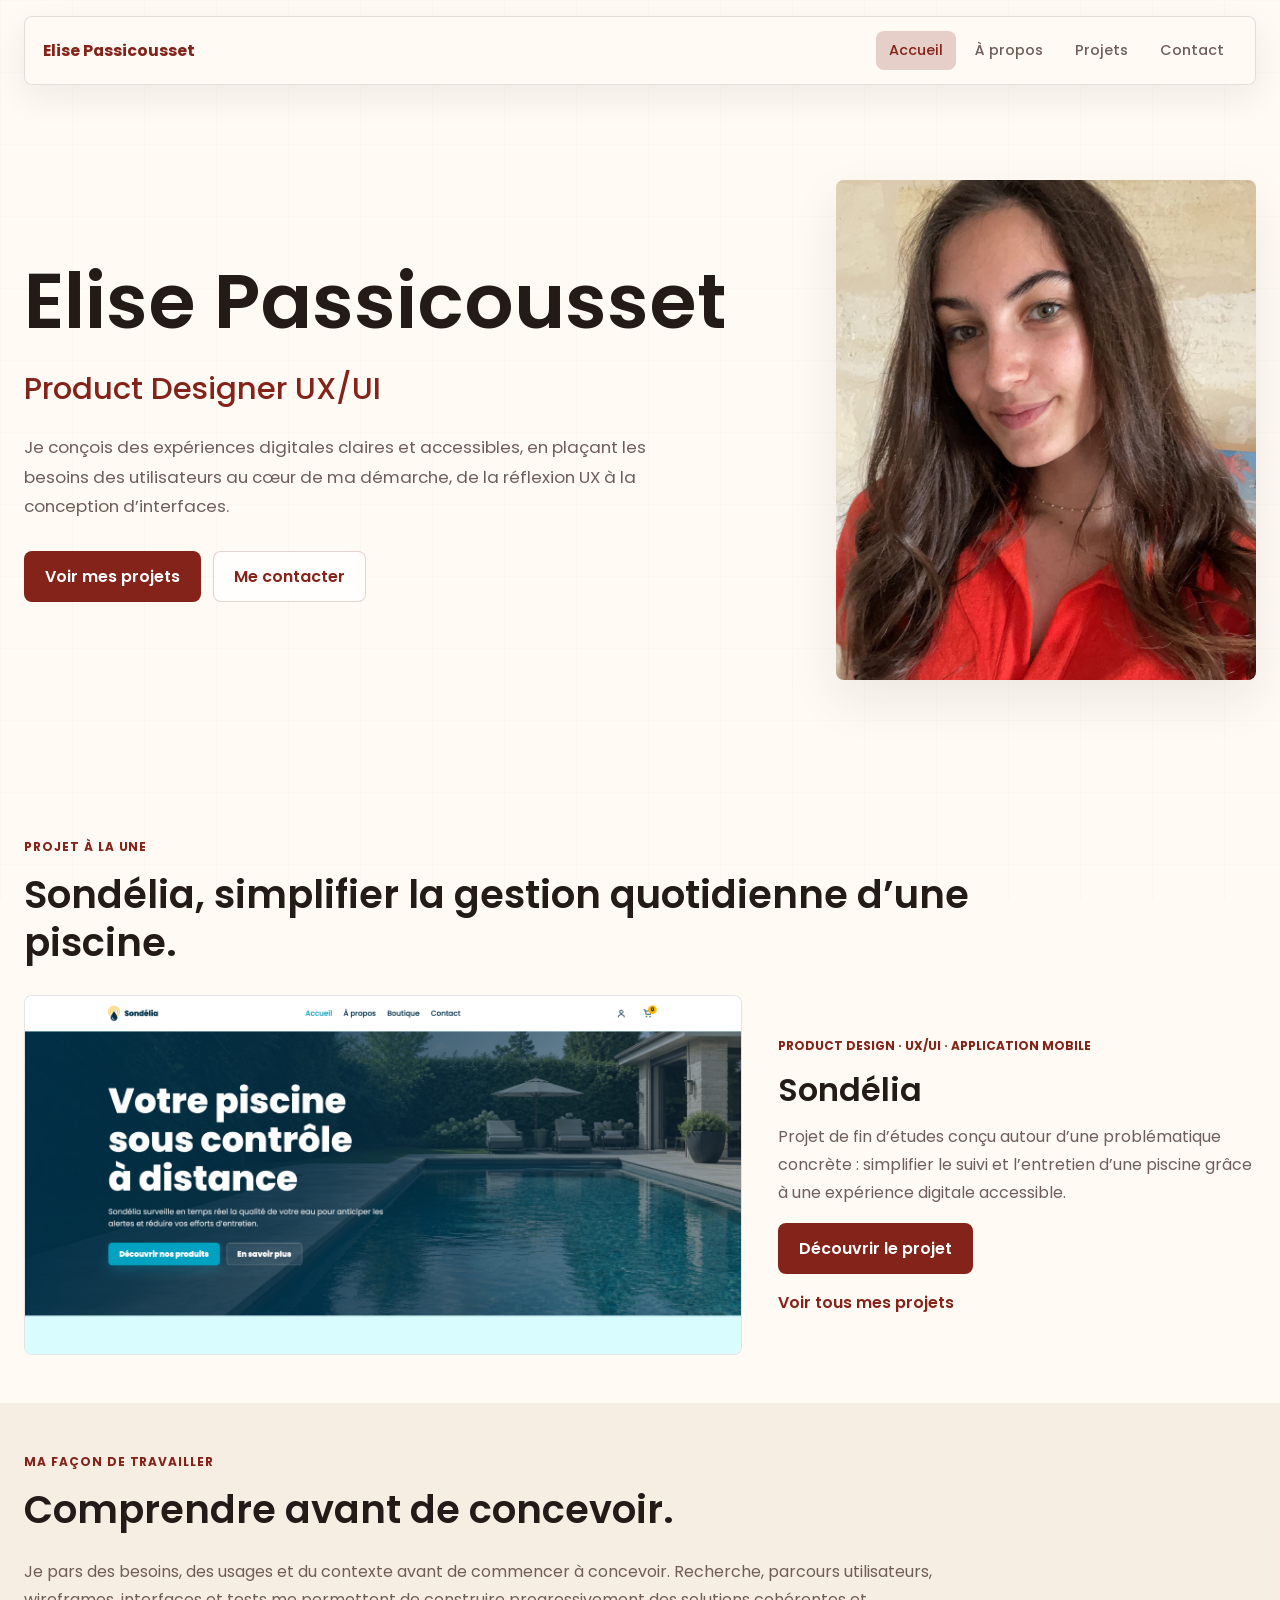
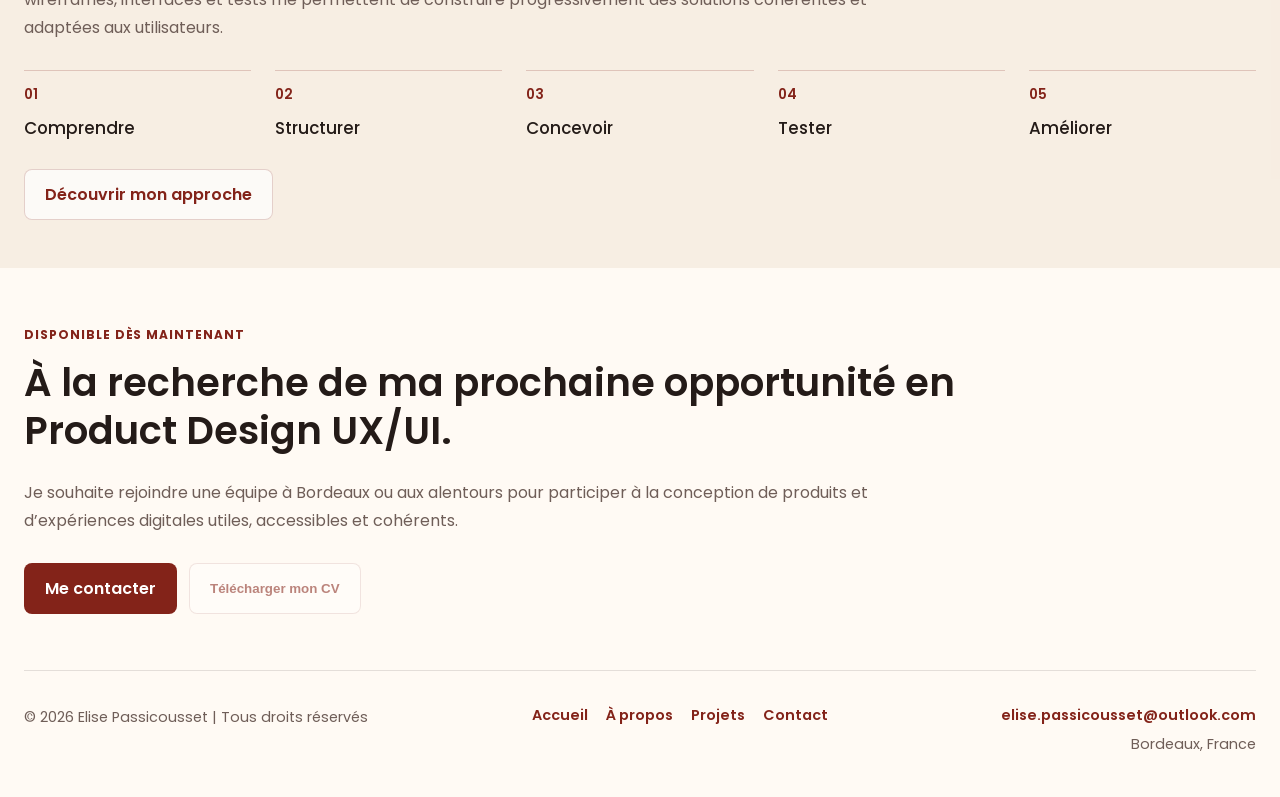
==== index.html @ 38928a85 "Feature Sondelia and restructure homepage approach and availability" ====
<!doctype html>
<html lang="fr">
  <head>
    <meta charset="utf-8">
    <meta name="viewport" content="width=device-width, initial-scale=1">
    <meta
      name="description"
      content="Portfolio d'Elise Passicousset, Product Designer UX/UI, entre design d'interfaces, identité visuelle et expérience utilisateur."
    >
    <title>Elise Passicousset | Product Designer UX/UI</title>
    <link rel="preconnect" href="https://fonts.googleapis.com">
    <link rel="preconnect" href="https://fonts.gstatic.com" crossorigin>
    <link href="https://fonts.googleapis.com/css2?family=Poppins:wght@300;400;500;600;700&display=swap" rel="stylesheet">
    <link rel="stylesheet" href="assets/css/styles.css">
  </head>
  <body>
    <header class="site-header">
      <a class="brand" href="index.html" aria-label="Accueil Elise Passicousset">Elise Passicousset</a>
      <button class="nav-toggle" type="button" aria-expanded="false" aria-controls="site-nav">
        <span></span>
        <span></span>
      </button>
      <nav class="site-nav" id="site-nav" aria-label="Navigation principale">
        <a href="index.html" aria-current="page">Accueil</a>
        <a href="about.html">À propos</a>
        <a href="projects.html">Projets</a>
        <a href="contact.html">Contact</a>
      </nav>
    </header>

    <main>
      <section class="hero section home-hero">
        <div class="hero-content">
          <h1>Elise Passicousset</h1>
          <p class="hero-title">Product Designer UX/UI</p>
          <p class="hero-copy">
            Je conçois des expériences digitales claires et accessibles, en plaçant les besoins des utilisateurs au cœur de ma démarche, de la réflexion UX à la conception d’interfaces.
          </p>
          <div class="actions">
            <a class="btn btn-primary" href="projects.html">Voir mes projets</a>
            <a class="btn btn-secondary" href="contact.html">Me contacter</a>
          </div>
        </div>
        <div class="hero-visual hero-photo-wrap">
          <img class="hero-photo" src="assets/images/elise-portrait.jpeg" alt="Portrait d'Elise Passicousset">
        </div>
      </section>

      <section class="section home-projects" aria-labelledby="home-projects-title">
        <div class="home-section-heading">
          <p class="eyebrow">Projet à la une</p>
          <h2 id="home-projects-title">Sondélia, simplifier la gestion quotidienne d’une piscine.</h2>
        </div>
        <article class="home-project-featured">
          <a class="home-project-image" href="project.html?id=sondelia" aria-label="Découvrir le projet Sondélia">
            <img src="assets/images/projects/sondelia-site-capture.png" alt="Aperçu du site Sondélia, une solution pour simplifier l'entretien des piscines" loading="lazy" decoding="async">
          </a>
          <div class="home-project-content">
            <p class="eyebrow">Product Design · UX/UI · Application mobile</p>
            <h3>Sondélia</h3>
            <p>Projet de fin d’études conçu autour d’une problématique concrète : simplifier le suivi et l’entretien d’une piscine grâce à une expérience digitale accessible.</p>
            <a class="btn btn-primary" href="project.html?id=sondelia">Découvrir le projet</a>
            <a class="text-link" href="projects.html">Voir tous mes projets</a>
          </div>
        </article>
      </section>

      <section class="section home-approach" aria-labelledby="home-approach-title">
        <div class="home-section-heading">
          <p class="eyebrow">Ma façon de travailler</p>
          <h2 id="home-approach-title">Comprendre avant de concevoir.</h2>
        </div>
        <p class="home-approach-copy">Je pars des besoins, des usages et du contexte avant de commencer à concevoir. Recherche, parcours utilisateurs, wireframes, interfaces et tests me permettent de construire progressivement des solutions cohérentes et adaptées aux utilisateurs.</p>
        <ol class="home-process" aria-label="Les cinq étapes de ma démarche">
          <li><span>01</span><strong>Comprendre</strong></li>
          <li><span>02</span><strong>Structurer</strong></li>
          <li><span>03</span><strong>Concevoir</strong></li>
          <li><span>04</span><strong>Tester</strong></li>
          <li><span>05</span><strong>Améliorer</strong></li>
        </ol>
        <a class="btn btn-secondary" href="about.html">Découvrir mon approche</a>
      </section>

      <section class="section home-opportunity" aria-labelledby="home-opportunity-title">
        <div class="home-section-heading">
          <p class="eyebrow">Disponible dès maintenant</p>
          <h2 id="home-opportunity-title">À la recherche de ma prochaine opportunité en Product Design UX/UI.</h2>
        </div>
        <p>Je souhaite rejoindre une équipe à Bordeaux ou aux alentours pour participer à la conception de produits et d’expériences digitales utiles, accessibles et cohérents.</p>
        <div class="actions">
          <a class="btn btn-primary" href="contact.html">Me contacter</a>
          <button class="btn btn-secondary" type="button" disabled>Télécharger mon CV</button>
        </div>
      </section>
    </main>

    <footer class="site-footer">
      <p>© 2026 Elise Passicousset | Tous droits réservés</p>
      <nav class="footer-nav" aria-label="Navigation secondaire">
        <a href="index.html">Accueil</a>
        <a href="about.html">À propos</a>
        <a href="projects.html">Projets</a>
        <a href="contact.html">Contact</a>
      </nav>
      <address class="footer-contact">
        <a href="mailto:elise.passicousset@outlook.com">elise.passicousset@outlook.com</a>
        <span>Bordeaux, France</span>
      </address>
    </footer>

    <script src="assets/js/projects-data.js"></script>
    <script src="assets/js/main.js"></script>
  </body>
</html>
---- assets/css/styles.css ----
:root {
  --red: #832319;
  --red-soft: rgba(131, 35, 25, 0.2);
  --beige: #efe2d2;
  --beige-soft: rgba(239, 226, 210, 0.5);
  --paper: #fffaf4;
  --white: #ffffff;
  --ink: #241b18;
  --muted: #6f5e58;
  --line: rgba(36, 27, 24, 0.12);
  --shadow: 0 20px 50px rgba(36, 27, 24, 0.08);
  --radius: 8px;
  --max-width: 1320px;
}

* {
  box-sizing: border-box;
}

html {
  scroll-behavior: smooth;
}

body {
  margin: 0;
  min-height: 100vh;
  color: var(--ink);
  background: var(--paper);
  font-family: "Poppins", Arial, sans-serif;
  font-weight: 400;
}

body::before {
  content: "";
  position: fixed;
  inset: 0;
  z-index: -1;
  background:
    linear-gradient(90deg, rgba(131, 35, 25, 0.05) 1px, transparent 1px),
    linear-gradient(180deg, rgba(131, 35, 25, 0.04) 1px, transparent 1px);
  background-size: 72px 72px;
  opacity: 0.35;
}

a {
  color: inherit;
  text-decoration: none;
}

p,
h1,
h2,
h3 {
  margin: 0;
}

p {
  color: var(--muted);
  line-height: 1.75;
}

h1,
h2,
h3 {
  color: var(--ink);
  font-weight: 600;
  line-height: 1.12;
  letter-spacing: 0;
}

h1 {
  max-width: 980px;
  font-size: clamp(2.6rem, 6vw, 5.7rem);
}

h2 {
  max-width: 760px;
  font-size: clamp(2rem, 4vw, 3.6rem);
}

h3 {
  font-size: 1.25rem;
}

.site-header {
  position: fixed;
  top: 16px;
  left: 50%;
  transform: translateX(-50%);
  z-index: 20;
  display: flex;
  align-items: center;
  justify-content: space-between;
  gap: 24px;
  width: min(calc(100% - 48px), var(--max-width));
  margin: 0 auto;
  padding: 14px 18px;
  border: 1px solid var(--line);
  border-radius: var(--radius);
  background: rgba(255, 250, 244, 0.88);
  box-shadow: 0 12px 34px rgba(36, 27, 24, 0.07);
  backdrop-filter: blur(18px);
}

.brand {
  color: var(--red);
  font-size: 0.98rem;
  font-weight: 700;
}

.site-nav {
  display: flex;
  align-items: center;
  gap: 6px;
}

.site-nav a {
  min-height: 38px;
  padding: 9px 13px;
  border-radius: var(--radius);
  color: var(--muted);
  font-size: 0.9rem;
  font-weight: 500;
  transition: background 180ms ease, color 180ms ease;
}

.site-nav a:hover,
.site-nav a[aria-current="page"] {
  color: var(--red);
  background: var(--red-soft);
}

.nav-toggle {
  display: none;
  width: 42px;
  height: 42px;
  border: 1px solid var(--line);
  border-radius: var(--radius);
  background: var(--white);
}

.nav-toggle span {
  display: block;
  width: 18px;
  height: 2px;
  margin: 5px auto;
  background: var(--red);
}

.section,
.page-hero,
.project-detail-hero,
.project-detail-image,
.cta-section {
  width: min(calc(100% - 48px), var(--max-width));
  margin: 0 auto;
}

.section {
  padding: 92px 0;
}

.section-light {
  width: 100%;
  max-width: none;
  padding: 92px max(16px, calc((100vw - var(--max-width)) / 2));
  background: var(--beige-soft);
}

.section-compact {
  padding-top: 32px;
}

.hero {
  display: grid;
  grid-template-columns: minmax(0, 1.1fr) minmax(300px, 420px);
  gap: 72px;
  align-items: center;
  min-height: calc(100vh - 96px);
  padding-top: 64px;
  padding-bottom: 56px;
}

.home-hero {
  padding-top: 112px;
}

.hero-content {
  display: grid;
  gap: 18px;
}

.hero-title {
  color: var(--red);
  font-size: clamp(1.35rem, 2.4vw, 2rem);
  font-weight: 500;
}

.hero-copy,
.page-hero p,
.project-detail-hero p {
  max-width: 680px;
  font-size: 1.05rem;
}

.hero-visual {
  position: relative;
  display: grid;
  min-height: 520px;
  padding: 30px;
  border-radius: var(--radius);
  background: var(--beige);
  overflow: hidden;
}

.hero-photo-wrap {
  justify-self: end;
  width: min(100%, 420px);
  height: 500px;
  min-height: 0;
  padding: 0;
  background: var(--beige);
  box-shadow: var(--shadow);
}

.hero-photo-wrap::before {
  z-index: 1;
  pointer-events: none;
}

.hero-photo {
  display: block;
  width: 100%;
  height: 100%;
  min-height: 0;
  object-fit: cover;
  object-position: 50% 42%;
}

.hero-visual::before {
  content: "";
  position: absolute;
  inset: 28px;
  border: 1px solid rgba(131, 35, 25, 0.18);
  border-radius: var(--radius);
}

.hero-visual.hero-photo-wrap::before {
  content: none;
}

.visual-panel {
  position: relative;
  display: grid;
  place-items: center;
  border-radius: var(--radius);
  background: var(--paper);
  box-shadow: var(--shadow);
}

.visual-panel span {
  color: var(--red);
  font-size: clamp(3rem, 8vw, 7rem);
  font-weight: 700;
}

.visual-panel-large {
  width: 78%;
  min-height: 300px;
  align-self: start;
}

.visual-panel-small {
  width: 45%;
  min-height: 150px;
  justify-self: end;
  margin-top: -64px;
  background: var(--red);
}

.visual-panel-small span {
  color: var(--beige);
}

.visual-note {
  position: relative;
  align-self: end;
  padding: 16px;
  border: 1px solid rgba(131, 35, 25, 0.16);
  border-radius: var(--radius);
  color: var(--red);
  background: rgba(255, 250, 244, 0.72);
  font-size: 0.9rem;
  font-weight: 500;
}

.eyebrow {
  color: var(--red);
  font-size: 0.75rem;
  font-weight: 700;
  letter-spacing: 0.08em;
  text-transform: uppercase;
}

.actions {
  display: flex;
  flex-wrap: wrap;
  gap: 12px;
  margin-top: 12px;
}

.btn {
  display: inline-flex;
  align-items: center;
  justify-content: center;
  min-height: 48px;
  padding: 12px 20px;
  border: 1px solid transparent;
  border-radius: var(--radius);
  font-weight: 600;
  transition: transform 180ms ease, background 180ms ease, border-color 180ms ease, color 180ms ease;
}

.btn:hover {
  transform: translateY(-2px);
}

.btn-primary {
  color: var(--white);
  background: var(--red);
}

.btn-primary:hover {
  background: #65180f;
}

.btn-secondary {
  color: var(--red);
  border-color: var(--red-soft);
  background: rgba(255, 255, 255, 0.72);
}

.btn-secondary:hover {
  background: var(--red-soft);
}

.back-to-top {
  position: fixed;
  right: 24px;
  bottom: 24px;
  z-index: 30;
  display: inline-flex;
  align-items: center;
  justify-content: center;
  width: 48px;
  height: 48px;
  border: 1px solid transparent;
  border-radius: var(--radius);
  color: var(--white);
  background: var(--red);
  box-shadow: 0 12px 34px rgba(36, 27, 24, 0.16);
  font: inherit;
  font-size: 1.25rem;
  font-weight: 700;
  opacity: 0;
  pointer-events: none;
  transform: translateY(12px);
  transition: opacity 180ms ease, transform 180ms ease, background 180ms ease;
}

.back-to-top.is-visible {
  opacity: 1;
  pointer-events: auto;
  transform: translateY(0);
}

.back-to-top:hover,
.back-to-top:focus-visible {
  background: #65180f;
  transform: translateY(-2px);
}

.back-to-top:focus-visible {
  outline: 3px solid var(--red-soft);
  outline-offset: 3px;
}

.text-link,
.back-link {
  display: inline-flex;
  align-items: center;
  gap: 8px;
  width: fit-content;
  color: var(--red);
  font-weight: 600;
  transition: opacity 180ms ease, transform 180ms ease;
}

.back-link::before {
  content: "←";
  font-size: 1.1em;
  line-height: 1;
}

.text-link:hover,
.back-link:hover {
  opacity: 0.75;
  transform: translateX(3px);
}

.wide-text {
  max-width: 880px;
  margin: 22px 0;
  font-size: 1.08rem;
}

.section-heading {
  display: grid;
  gap: 12px;
  margin-bottom: 34px;
}

.about-hero {
  display: grid;
  grid-template-columns: minmax(0, 0.65fr) minmax(280px, 0.35fr);
  gap: 18px;
  align-items: start;
  padding-top: 112px;
}

.about-hero-copy {
  display: grid;
  gap: 18px;
}

.about-hero h1 {
  max-width: 920px;
  font-size: clamp(2.35rem, 5vw, 3.6rem);
}

.about-hero-copy p {
  max-width: 760px;
}

.about-summary-card {
  display: grid;
  gap: 22px;
  min-width: 0;
  padding: 28px;
  border: 1px solid var(--line);
  border-radius: var(--radius);
  background: rgba(255, 255, 255, 0.64);
  box-shadow: 0 14px 34px rgba(36, 27, 24, 0.04);
}

.about-summary-card h2 {
  max-width: none;
  margin-bottom: 6px;
  font-size: 1.45rem;
}

.about-summary-card h3 {
  margin-bottom: 12px;
  color: var(--red);
  font-size: 0.82rem;
  font-weight: 700;
  letter-spacing: 0.08em;
  text-transform: uppercase;
}

.about-summary-group {
  display: grid;
}

.about-tags {
  display: flex;
  flex-wrap: wrap;
  gap: 8px;
}

.about-tags span {
  padding: 7px 10px;
  border: 1px solid var(--red-soft);
  border-radius: var(--radius);
  color: var(--red);
  background: var(--beige-soft);
  font-size: 0.84rem;
  font-weight: 600;
}

.about-layout {
  display: grid;
  grid-template-columns: minmax(0, 1fr) minmax(0, 1fr);
  gap: 24px;
  padding-top: 48px;
}

.about-card {
  display: grid;
  gap: 22px;
  align-content: start;
  min-width: 0;
  padding: 34px;
  border: 1px solid var(--line);
  border-radius: var(--radius);
  background: rgba(255, 255, 255, 0.64);
  box-shadow: 0 14px 34px rgba(36, 27, 24, 0.04);
}

.about-card-large {
  grid-column: 1 / -1;
}

.about-card h2 {
  max-width: 980px;
  font-size: clamp(1.65rem, 3vw, 3.2rem);
}

.about-split-card {
  grid-template-rows: auto auto 1fr auto;
  height: 100%;
}

.about-split-card h2 {
  font-size: clamp(1.45rem, 2.4vw, 2.25rem);
}

.about-split-card .content-stack p {
  font-size: 0.95rem;
  line-height: 1.68;
}

.process-steps {
  align-self: end;
  display: grid;
  grid-template-columns: repeat(5, minmax(0, 1fr));
  gap: 8px;
  margin-top: 8px;
}

.process-steps div {
  display: grid;
  gap: 4px;
  min-width: 0;
  padding: 12px 10px;
  border-top: 2px solid var(--red-soft);
  background: rgba(255, 255, 255, 0.38);
}

.process-steps span {
  color: var(--red);
  font-size: 0.78rem;
  font-weight: 700;
}

.process-steps h3 {
  margin-bottom: 0;
  font-size: 0.9rem;
}

.process-steps p {
  font-size: 0.78rem;
  line-height: 1.35;
}

.personal-photo-grid {
  align-self: end;
  display: grid;
  grid-template-columns: repeat(2, minmax(0, 1fr));
  gap: 12px;
  margin-top: 8px;
}

.personal-photo-grid div {
  display: grid;
  place-items: center;
  width: 100%;
  aspect-ratio: 4 / 3;
  border-radius: var(--radius);
  background:
    linear-gradient(135deg, rgba(131, 35, 25, 0.08), rgba(255, 250, 244, 0.74)),
    var(--beige);
  overflow: hidden;
}

.personal-photo-grid img {
  width: 100%;
  height: 100%;
  object-fit: cover;
}

.personal-photo-grid span {
  color: var(--red);
  font-size: 0.78rem;
  font-weight: 700;
  letter-spacing: 0.08em;
  text-transform: uppercase;
}

.about-timeline {
  display: grid;
  grid-template-columns: repeat(3, minmax(0, 1fr));
  gap: 18px;
}

.timeline-item {
  display: grid;
  gap: 8px;
  min-width: 0;
  padding: 22px;
  border: 1px solid var(--line);
  border-radius: var(--radius);
  background: rgba(255, 255, 255, 0.58);
}

.timeline-date {
  color: var(--red);
  font-size: 0.9rem;
  font-weight: 700;
}

.timeline-item h3 {
  margin-bottom: 0;
  font-size: 1.18rem;
}

.timeline-school {
  color: var(--ink);
  font-weight: 600;
}

.timeline-item p {
  font-size: 0.94rem;
}

.about-experience {
  display: grid;
  gap: 16px;
  margin-top: 10px;
  padding-top: 26px;
  border-top: 1px solid var(--line);
}

.experience-companies {
  display: grid;
  grid-template-columns: repeat(4, minmax(0, 1fr));
  gap: 12px;
}

.experience-companies div {
  display: grid;
  gap: 5px;
  min-width: 0;
  padding: 15px;
  border: 1px solid var(--line);
  border-radius: var(--radius);
  background: rgba(255, 255, 255, 0.42);
}

.experience-companies h3 {
  margin-bottom: 0;
  font-size: 0.98rem;
  font-weight: 600;
}

.experience-companies p {
  font-size: 0.86rem;
  line-height: 1.45;
}

.about-note {
  width: 100%;
  max-width: none;
  padding: 18px 20px;
  border-left: 3px solid var(--red);
  border-radius: var(--radius);
  background: var(--beige-soft);
}

.about-current-card {
  gap: 18px;
  padding-top: 30px;
  padding-bottom: 26px;
}

.about-current-card h2 {
  max-width: none;
  font-size: clamp(1.55rem, 2.55vw, 2.75rem);
}

.about-current-card .content-stack {
  max-width: 1120px;
  gap: 14px;
}

.about-current-card .actions {
  margin-top: 4px;
}

.about-highlight {
  background: var(--beige-soft);
}

.about-strip {
  display: flex;
  flex-wrap: wrap;
  gap: 12px;
  padding: 24px;
  border: 1px solid var(--line);
  border-radius: var(--radius);
  background: var(--beige);
}

.about-strip span {
  padding: 10px 14px;
  border: 1px solid var(--red-soft);
  border-radius: var(--radius);
  color: var(--red);
  background: rgba(255, 255, 255, 0.58);
  font-weight: 600;
}

.split-heading {
  grid-template-columns: 1fr auto;
  align-items: end;
  gap: 24px;
}

.project-grid {
  display: grid;
  grid-template-columns: repeat(3, minmax(0, 1fr));
  gap: 80px 70px;
}

.project-grid-wide {
  grid-template-columns: repeat(3, minmax(0, 1fr));
}

.project-card {
  min-width: 0;
  background: transparent;
  transition: transform 180ms ease;
}

.project-card:hover {
  transform: translateY(-5px);
}

.project-card-link {
  display: grid;
  gap: 22px;
  width: 100%;
  min-width: 0;
  height: 100%;
}

.project-image {
  display: grid;
  place-items: center;
  width: 100%;
  aspect-ratio: 1 / 1;
  height: auto;
  min-height: 0;
  padding: 0;
  background: var(--beige-soft);
  overflow: hidden;
}

.project-image span,
.project-detail-image span {
  max-width: 14ch;
  color: var(--red);
  font-size: clamp(1.4rem, 3vw, 2.4rem);
  font-weight: 700;
  line-height: 1.08;
  text-align: center;
}

.project-image img,
.project-detail-image img {
  display: block;
  width: 100%;
  height: 100%;
  object-fit: contain;
}

.project-image img {
  max-width: none;
  max-height: none;
  object-fit: cover;
}

.project-card-body {
  display: grid;
  gap: 14px;
  min-height: 0;
  padding: 0;
}

.project-card-body h3 {
  font-size: clamp(1.35rem, 2vw, 1.75rem);
}

.project-preview-description {
  color: var(--muted);
  font-size: 0.88rem;
  line-height: 1.6;
}

.project-meta,
.project-detail-meta {
  display: flex;
  flex-wrap: wrap;
  align-items: center;
  gap: 10px;
}

.project-category {
  color: var(--red);
  font-size: 0.76rem;
  font-weight: 700;
  letter-spacing: 0.06em;
  text-transform: uppercase;
}

.project-status {
  width: fit-content;
  padding: 6px 10px;
  border: 1px solid var(--red-soft);
  border-radius: var(--radius);
  color: var(--red);
  background: var(--paper);
  font-size: 0.72rem;
  font-weight: 700;
}

.project-status-large {
  font-size: 0.82rem;
}

.project-cta {
  align-self: end;
  color: var(--red);
  font-size: 0.92rem;
  font-weight: 700;
}

.cta-section {
  display: grid;
  gap: 18px;
  justify-items: start;
  margin-bottom: 80px;
  padding: 64px;
  border-radius: var(--radius);
  background: var(--beige);
}

.section.home-projects {
  padding-top: 32px;
  padding-bottom: 48px;
}

.home-section-heading {
  display: grid;
  gap: 14px;
}

.home-section-heading h2 {
  max-width: 980px;
  font-size: 2.4rem;
  line-height: 1.25;
}

.home-project-featured {
  display: grid;
  grid-template-columns: minmax(0, 3fr) minmax(0, 2fr);
  align-items: center;
  gap: 36px;
  margin-top: 28px;
}

.home-project-image {
  display: block;
  min-width: 0;
  width: 100%;
  aspect-ratio: 16 / 9;
  max-height: 360px;
  overflow: hidden;
  border: 1px solid var(--line);
  border-radius: var(--radius);
  background: var(--white);
}

.home-project-image:focus-visible {
  outline: 2px solid var(--red);
  outline-offset: 6px;
}

.home-project-image img {
  display: block;
  width: 100%;
  height: 100%;
  object-fit: cover;
  object-position: top;
  transition: transform 180ms ease;
}

.home-project-image:hover img {
  transform: scale(1.02);
}

.home-project-content {
  display: grid;
  min-width: 0;
  align-content: center;
  justify-items: start;
  gap: 16px;
}

.home-project-content h3 {
  font-size: 2rem;
}

.home-project-featured .eyebrow {
  font-size: 0.75rem;
  letter-spacing: 0;
}

.section.home-approach {
  display: grid;
  justify-items: start;
  gap: 24px;
  width: 100%;
  padding: 48px max(24px, calc((100% - var(--max-width)) / 2));
  background: var(--beige-soft);
}

.home-approach-copy {
  max-width: 920px;
}

.home-process {
  display: grid;
  grid-template-columns: repeat(5, minmax(0, 1fr));
  gap: 24px;
  width: 100%;
  margin: 4px 0;
  padding: 0;
  list-style: none;
}

.home-process li {
  display: grid;
  gap: 10px;
  padding-top: 14px;
  border-top: 1px solid var(--red-soft);
}

.home-process span {
  color: var(--red);
  font-size: 0.85rem;
  font-weight: 600;
}

.home-process strong {
  font-size: 1.05rem;
  font-weight: 500;
}

.section.home-opportunity {
  display: grid;
  justify-items: start;
  gap: 24px;
  padding-top: 56px;
  padding-bottom: 56px;
}

.home-opportunity > p {
  max-width: 880px;
}

.home-opportunity .actions {
  margin-top: 4px;
}

.home-opportunity .btn:disabled {
  opacity: 0.55;
  cursor: not-allowed;
}

@media (max-width: 900px) {
  .home-project-featured {
    grid-template-columns: 1fr;
    gap: 24px;
  }

  .home-process {
    gap: 16px;
  }
}

@media (max-width: 600px) {
  .home-section-heading h2 {
    font-size: 1.8rem;
  }

  .home-process {
    grid-template-columns: repeat(2, minmax(0, 1fr));
    gap: 20px;
  }

  .section.home-approach {
    padding-top: 36px;
    padding-bottom: 36px;
  }

  .section.home-opportunity {
    padding-top: 40px;
    padding-bottom: 40px;
  }
}

.page-hero,
.project-detail-hero {
  display: grid;
  gap: 18px;
  padding: 112px 0 54px;
}

.project-detail-hero h1 {
  font-size: clamp(2.4rem, 5vw, 4.8rem);
}

.projects-hero {
  padding-bottom: 62px;
  text-align: left;
}

.projects-hero h1 {
  font-size: clamp(2.35rem, 5vw, 3.6rem);
}

.project-detail-hero-layout {
  display: grid;
  grid-template-columns: minmax(0, 1fr) clamp(150px, 18vw, 230px);
  gap: 48px;
  align-items: end;
}

.project-detail-hero-copy {
  display: grid;
  gap: 18px;
}

.project-detail-hero-visual {
  display: grid;
  place-items: center;
  aspect-ratio: 1 / 1;
  border-radius: var(--radius);
  background: var(--beige-soft);
  overflow: hidden;
}

.project-detail-hero-visual img {
  display: block;
  width: 100%;
  height: 100%;
  object-fit: cover;
}

.two-columns,
.contact-layout,
.project-detail-grid {
  display: grid;
  grid-template-columns: 0.8fr 1.2fr;
  gap: 56px;
}

.content-stack {
  display: grid;
  gap: 18px;
}

.tag-grid,
.tools-list {
  display: flex;
  flex-wrap: wrap;
  gap: 12px;
}

.tag-grid span,
.tools-list span {
  padding: 12px 16px;
  border: 1px solid var(--red-soft);
  border-radius: var(--radius);
  color: var(--red);
  background: var(--white);
  font-weight: 500;
}

.contact-card,
.project-detail-grid article {
  border: 1px solid var(--line);
  border-radius: var(--radius);
  background: var(--white);
  box-shadow: 0 12px 32px rgba(36, 27, 24, 0.05);
}

.contact-hero {
  padding-bottom: 28px;
}

.contact-hero h1 {
  max-width: none;
  font-size: clamp(2rem, 3.8vw, 3.35rem);
}

.contact-hero p {
  max-width: 1120px;
}

.contact-layout {
  align-items: stretch;
  padding-top: 28px;
  padding-bottom: 56px;
}

.contact-layout-single {
  display: grid;
  grid-template-columns: 1fr;
  max-width: 980px;
  margin-left: max(24px, calc((100vw - var(--max-width)) / 2));
  margin-right: auto;
}

.contact-card {
  display: grid;
  align-content: space-between;
  gap: 26px;
  height: 100%;
  padding: 28px;
}

.contact-card-main {
  gap: 28px;
  padding: 34px;
}

.contact-profile {
  display: grid;
  gap: 6px;
}

.contact-profile h2 {
  max-width: none;
  font-size: clamp(1.45rem, 2.4vw, 2rem);
}

.contact-profile p {
  line-height: 1.5;
}

.contact-email {
  display: grid;
  gap: 6px;
  padding-top: 22px;
  border-top: 1px solid var(--line);
}

.contact-email > p {
  color: var(--red);
  font-size: 0.82rem;
  font-weight: 700;
  letter-spacing: 0.08em;
  text-transform: uppercase;
}

.email-link {
  color: var(--red);
  font-size: clamp(1.05rem, 1.7vw, 1.32rem);
  font-weight: 600;
  overflow-wrap: anywhere;
}

.social-links {
  display: grid;
  gap: 0;
}

.social-links a {
  display: flex;
  align-items: center;
  justify-content: space-between;
  gap: 16px;
  padding: 14px 0;
  border-bottom: 1px solid var(--line);
  color: var(--muted);
  font-weight: 500;
  transition: color 180ms ease, padding-left 180ms ease;
}

.social-links a::after {
  content: "→";
  color: var(--red);
  font-weight: 700;
}

.social-links a:hover {
  color: var(--red);
  padding-left: 4px;
}

.project-detail-image {
  display: grid;
  place-items: center;
  height: 440px;
  min-height: 440px;
  padding: 48px;
  margin-top: 28px;
  border-radius: var(--radius);
  background:
    linear-gradient(135deg, rgba(131, 35, 25, 0.18), rgba(239, 226, 210, 0.84)),
    var(--beige);
}

.project-detail-image img {
  max-width: 760px;
  max-height: 100%;
}

.project-detail-cover {
  width: min(calc(100% - 32px), var(--max-width));
  height: clamp(360px, 58vw, 620px);
  margin-right: auto;
  margin-left: auto;
  padding: 0;
  overflow: hidden;
}

.project-detail-cover img {
  width: 100%;
  max-width: none;
  height: 100%;
  max-height: none;
  object-fit: cover;
}

.project-score-section {
  display: grid;
  gap: 28px;
  padding-top: 34px;
}

.score-list {
  display: grid;
  gap: 22px;
}

.score-card {
  display: grid;
  gap: 18px;
  padding: 34px;
  border: 1px solid var(--line);
  border-radius: var(--radius);
  background: var(--white);
  box-shadow: 0 12px 32px rgba(36, 27, 24, 0.05);
}

.score-content {
  display: grid;
  gap: 14px;
}

.score-content h2 {
  width: 100%;
  max-width: none;
  font-size: clamp(1.2rem, 2vw, 1.65rem);
  line-height: 1.24;
}

.score-content p:not(.eyebrow) {
  max-width: 920px;
}

.score-visual-grid {
  display: grid;
  grid-template-columns: repeat(3, minmax(0, 1fr));
  gap: 14px;
  margin-top: 12px;
}

.score-visual-slot {
  display: grid;
  place-items: center;
  aspect-ratio: 4 / 3;
  border: 1px dashed rgba(131, 35, 25, 0.34);
  border-radius: var(--radius);
  background:
    linear-gradient(135deg, rgba(131, 35, 25, 0.07), rgba(255, 250, 244, 0.82)),
    var(--beige-soft);
}

.score-visual-slot span {
  color: var(--red);
  font-size: 0.78rem;
  font-weight: 700;
  letter-spacing: 0.04em;
  text-transform: uppercase;
}

.project-cta-section {
  display: grid;
  grid-template-columns: minmax(0, 0.45fr) minmax(260px, 0.55fr);
  gap: 28px;
  align-items: center;
  width: min(calc(100% - 32px), var(--max-width));
  margin: 0 auto 80px;
  padding: 34px 56px;
  border-radius: var(--radius);
  background: var(--beige);
}

.project-cta-content {
  display: grid;
  gap: 16px;
  justify-items: start;
}

.project-cta-content h2 {
  white-space: nowrap;
  font-size: clamp(1.55rem, 3vw, 2.6rem);
}

.project-cta-mockup {
  display: grid;
  place-items: center;
  min-width: 0;
}

.project-cta-image {
  display: block;
  width: 100%;
  max-width: 420px;
  border-radius: var(--radius);
  object-fit: contain;
  box-shadow: 0 14px 28px rgba(36, 27, 24, 0.13);
}

.project-detail-grid {
  grid-template-columns: repeat(2, minmax(0, 1fr));
}

.project-detail-grid article {
  display: grid;
  gap: 10px;
  padding: 26px;
}

.project-photo-grid {
  display: grid;
  grid-template-columns: repeat(3, minmax(0, 1fr));
  gap: 22px;
}

.project-photo-slot {
  display: grid;
  place-items: center;
  width: 100%;
  height: 230px;
  min-height: 0;
  border: 1px dashed rgba(131, 35, 25, 0.36);
  border-radius: var(--radius);
  background:
    linear-gradient(135deg, rgba(131, 35, 25, 0.08), rgba(255, 250, 244, 0.82)),
    var(--beige-soft);
}

.project-photo-slot span {
  color: var(--red);
  font-size: 0.85rem;
  font-weight: 700;
  letter-spacing: 0.04em;
  text-transform: uppercase;
}

.muted {
  color: var(--muted);
}

.site-footer {
  display: grid;
  grid-template-columns: 1.2fr auto 1fr;
  align-items: start;
  justify-content: space-between;
  gap: 32px;
  width: min(calc(100% - 48px), var(--max-width));
  margin: 0 auto;
  padding: 34px 0 42px;
  border-top: 1px solid var(--line);
}

.site-footer p {
  max-width: 360px;
  font-size: 0.9rem;
}

.footer-nav {
  display: flex;
  flex-wrap: wrap;
  gap: 18px;
}

.footer-contact {
  display: grid;
  gap: 8px;
  justify-items: end;
  color: var(--muted);
  font-style: normal;
  font-size: 0.9rem;
}

.site-footer a {
  color: var(--red);
  font-size: 0.9rem;
  font-weight: 600;
}

@media (max-width: 940px) {
  .hero,
  .two-columns,
  .contact-layout,
  .about-hero,
  .about-layout {
    grid-template-columns: 1fr;
  }

  .hero {
    min-height: auto;
  }

  .contact-card {
    align-content: start;
    height: auto;
  }

  .hero-visual {
    min-height: 420px;
  }

  .hero-photo-wrap {
    justify-self: stretch;
    width: 100%;
    height: 420px;
  }

  .hero-photo {
    min-height: 0;
  }

  .project-grid,
  .project-grid-wide,
  .project-detail-grid,
  .project-photo-grid {
    grid-template-columns: repeat(2, minmax(0, 1fr));
  }

  .project-grid {
    gap: 58px 34px;
  }

  .score-card {
    padding: 28px;
  }

  .about-card-large {
    grid-column: auto;
  }

  .about-timeline {
    grid-template-columns: 1fr;
    gap: 18px;
  }

  .experience-companies {
    grid-template-columns: repeat(2, minmax(0, 1fr));
  }

  .process-steps {
    grid-template-columns: repeat(3, minmax(0, 1fr));
  }
}

@media (max-width: 700px) {
  .site-header {
    align-items: flex-start;
    flex-wrap: wrap;
  }

  .nav-toggle {
    display: block;
  }

  .site-nav {
    display: none;
    width: 100%;
    flex-direction: column;
    align-items: stretch;
    padding-top: 10px;
  }

  .site-nav.is-open {
    display: flex;
  }

  .site-nav a {
    width: 100%;
  }

  .section,
  .section-light {
    padding-top: 68px;
    padding-bottom: 68px;
  }

  .hero {
    gap: 34px;
    padding-top: 78px;
  }

  .hero-visual {
    min-height: 340px;
    padding: 20px;
  }

  .hero-photo-wrap {
    height: 360px;
    min-height: 0;
    padding: 0;
  }

  .hero-photo {
    min-height: 0;
  }

  .project-detail-hero-layout {
    grid-template-columns: 1fr;
    gap: 28px;
  }

  .project-detail-hero-visual {
    width: min(220px, 55vw);
  }

  .visual-panel-large {
    min-height: 210px;
  }

  .visual-panel-small {
    min-height: 116px;
  }

  .split-heading {
    grid-template-columns: 1fr;
  }

  .project-grid,
  .project-grid-wide,
  .project-detail-grid,
  .project-photo-grid {
    grid-template-columns: 1fr;
  }

  .project-grid {
    gap: 48px;
  }

  .project-image {
    height: auto;
    padding: 0;
  }

  .project-detail-cover {
    height: 360px;
  }

  .score-card {
    padding: 22px;
  }

  .about-card {
    padding: 24px;
  }

  .about-strip {
    padding: 18px;
  }

  .experience-companies {
    grid-template-columns: 1fr;
  }

  .process-steps,
  .personal-photo-grid {
    grid-template-columns: 1fr;
  }

  .score-visual-grid {
    grid-template-columns: 1fr;
  }

  .project-cta-section {
    grid-template-columns: 1fr;
    gap: 28px;
    padding: 30px 22px;
  }

  .back-to-top {
    right: 16px;
    bottom: 16px;
    width: 44px;
    height: 44px;
  }

  .project-cta-image {
    max-width: 100%;
  }

  .cta-section {
    padding: 36px 22px;
  }

  .page-hero,
  .project-detail-hero {
    padding-top: 84px;
  }

  .site-footer {
    align-items: flex-start;
    grid-template-columns: 1fr;
  }

  .footer-contact {
    justify-items: start;
  }
}

@media (max-width: 430px) {
  .actions,
  .btn {
    width: 100%;
  }

  .btn {
    padding-right: 14px;
    padding-left: 14px;
  }

  .contact-card,
  .project-detail-grid article {
    padding: 20px;
  }
}
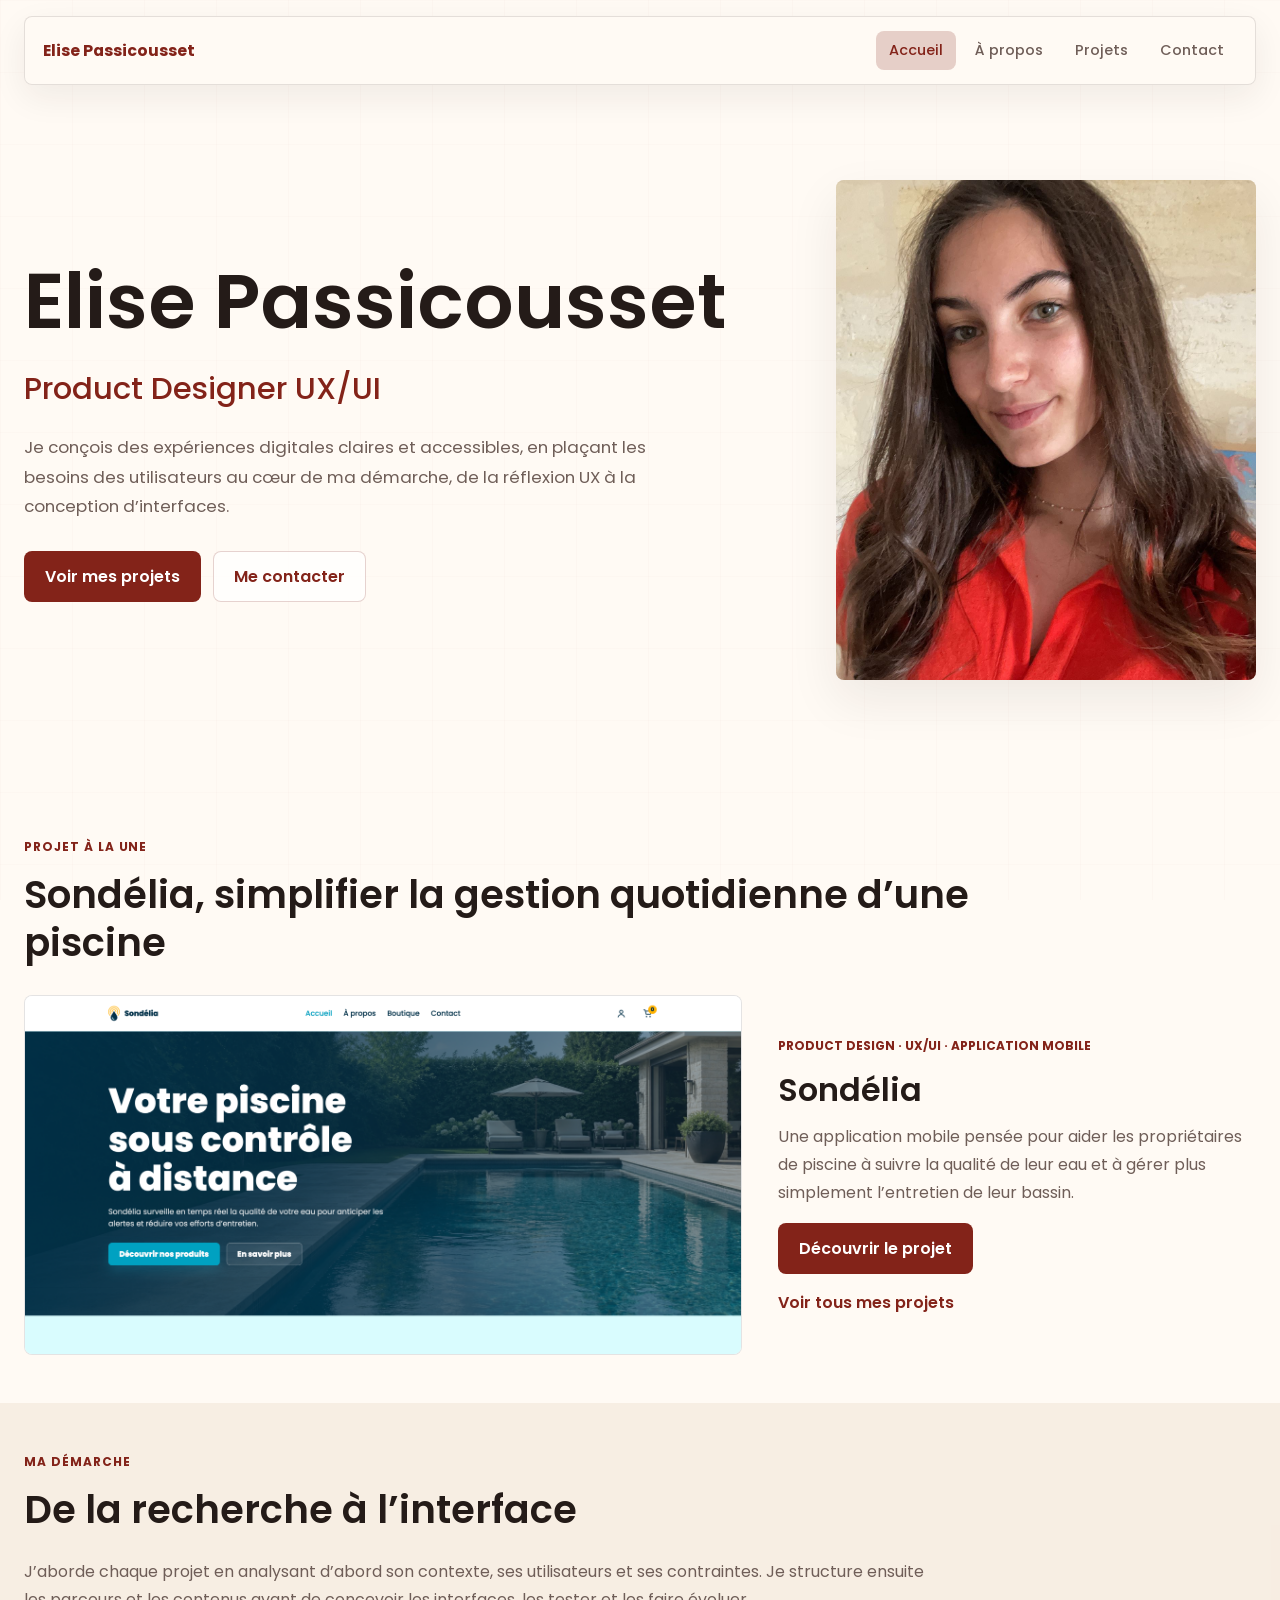
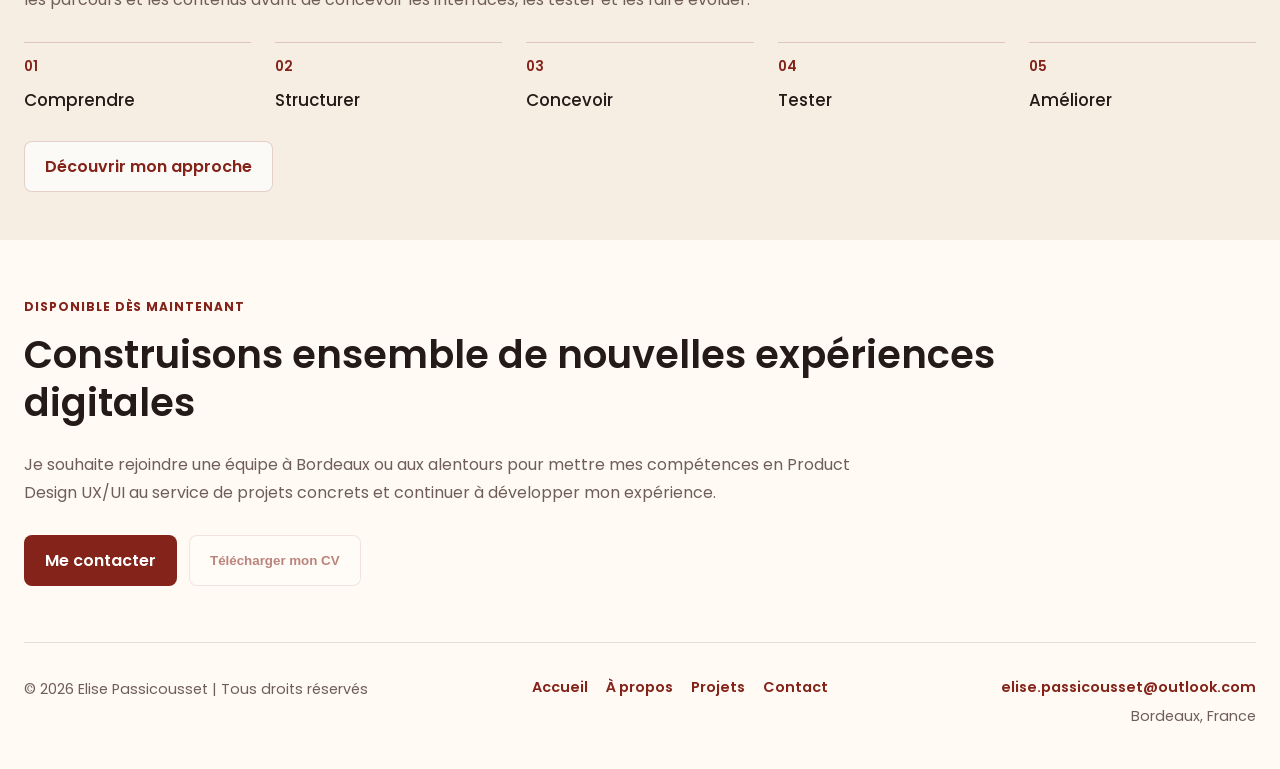
==== commit 70308ea7: "Refresh portfolio copy and remove trailing periods from headings" ====
--- a/index.html
+++ b/index.html
@@ -49,7 +49,7 @@
       <section class="section home-projects" aria-labelledby="home-projects-title">
         <div class="home-section-heading">
           <p class="eyebrow">Projet à la une</p>
-          <h2 id="home-projects-title">Sondélia, simplifier la gestion quotidienne d’une piscine.</h2>
+          <h2 id="home-projects-title">Sondélia, simplifier la gestion quotidienne d’une piscine</h2>
         </div>
         <article class="home-project-featured">
           <a class="home-project-image" href="project.html?id=sondelia" aria-label="Découvrir le projet Sondélia">
@@ -58,7 +58,7 @@
           <div class="home-project-content">
             <p class="eyebrow">Product Design · UX/UI · Application mobile</p>
             <h3>Sondélia</h3>
-            <p>Projet de fin d’études conçu autour d’une problématique concrète : simplifier le suivi et l’entretien d’une piscine grâce à une expérience digitale accessible.</p>
+            <p>Une application mobile pensée pour aider les propriétaires de piscine à suivre la qualité de leur eau et à gérer plus simplement l’entretien de leur bassin.</p>
             <a class="btn btn-primary" href="project.html?id=sondelia">Découvrir le projet</a>
             <a class="text-link" href="projects.html">Voir tous mes projets</a>
           </div>
@@ -67,10 +67,10 @@
 
       <section class="section home-approach" aria-labelledby="home-approach-title">
         <div class="home-section-heading">
-          <p class="eyebrow">Ma façon de travailler</p>
-          <h2 id="home-approach-title">Comprendre avant de concevoir.</h2>
+          <p class="eyebrow">Ma démarche</p>
+          <h2 id="home-approach-title">De la recherche à l’interface</h2>
         </div>
-        <p class="home-approach-copy">Je pars des besoins, des usages et du contexte avant de commencer à concevoir. Recherche, parcours utilisateurs, wireframes, interfaces et tests me permettent de construire progressivement des solutions cohérentes et adaptées aux utilisateurs.</p>
+        <p class="home-approach-copy">J’aborde chaque projet en analysant d’abord son contexte, ses utilisateurs et ses contraintes. Je structure ensuite les parcours et les contenus avant de concevoir les interfaces, les tester et les faire évoluer.</p>
         <ol class="home-process" aria-label="Les cinq étapes de ma démarche">
           <li><span>01</span><strong>Comprendre</strong></li>
           <li><span>02</span><strong>Structurer</strong></li>
@@ -84,9 +84,9 @@
       <section class="section home-opportunity" aria-labelledby="home-opportunity-title">
         <div class="home-section-heading">
           <p class="eyebrow">Disponible dès maintenant</p>
-          <h2 id="home-opportunity-title">À la recherche de ma prochaine opportunité en Product Design UX/UI.</h2>
+          <h2 id="home-opportunity-title">Construisons ensemble de nouvelles expériences digitales</h2>
         </div>
-        <p>Je souhaite rejoindre une équipe à Bordeaux ou aux alentours pour participer à la conception de produits et d’expériences digitales utiles, accessibles et cohérents.</p>
+        <p>Je souhaite rejoindre une équipe à Bordeaux ou aux alentours pour mettre mes compétences en Product Design UX/UI au service de projets concrets et continuer à développer mon expérience.</p>
         <div class="actions">
           <a class="btn btn-primary" href="contact.html">Me contacter</a>
           <button class="btn btn-secondary" type="button" disabled>Télécharger mon CV</button>
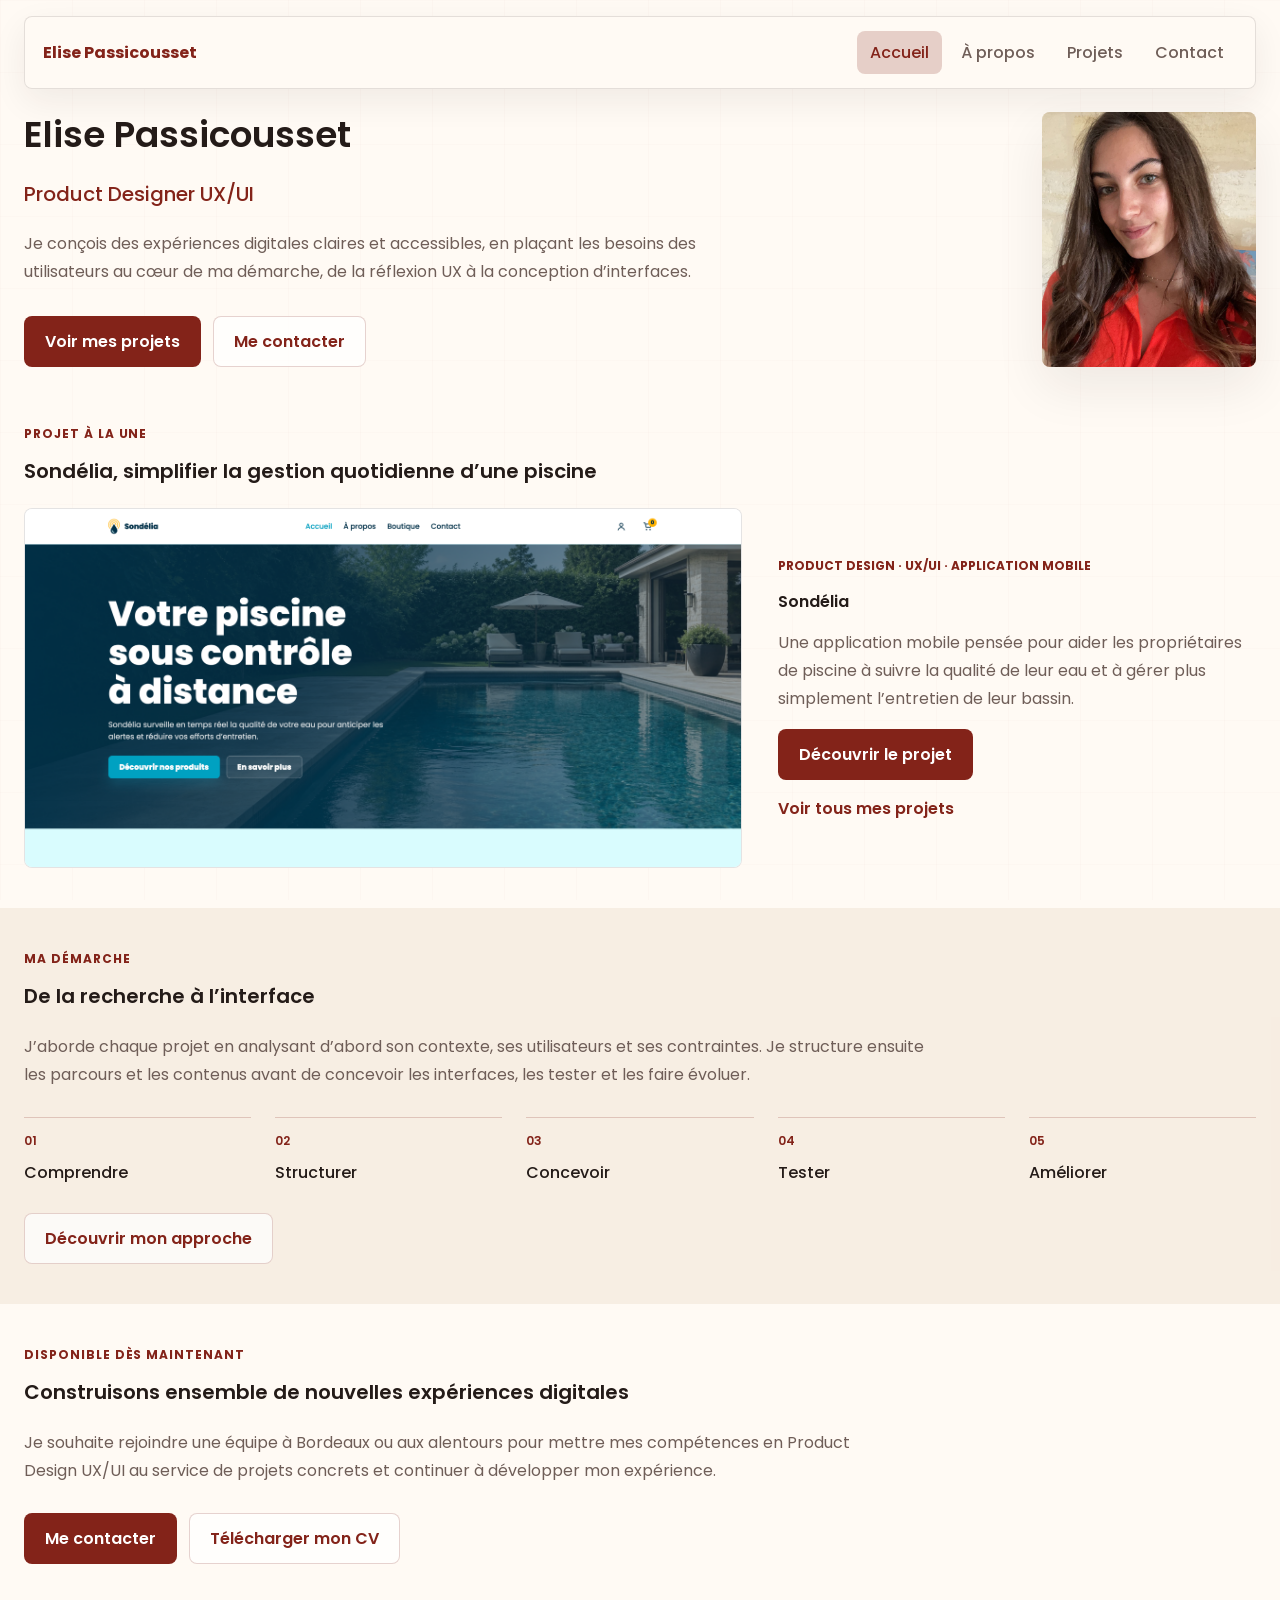
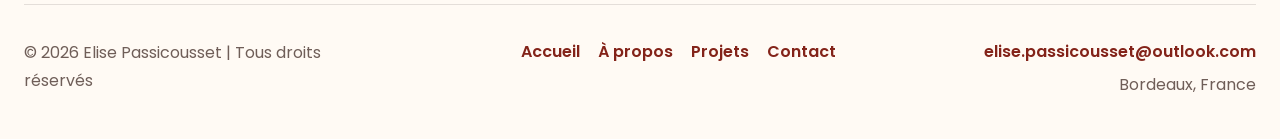
==== commit ec869424: "Connect CV download buttons to supplied PDF" ====
--- a/index.html
+++ b/index.html
@@ -89,7 +89,7 @@
         <p>Je souhaite rejoindre une équipe à Bordeaux ou aux alentours pour mettre mes compétences en Product Design UX/UI au service de projets concrets et continuer à développer mon expérience.</p>
         <div class="actions">
           <a class="btn btn-primary" href="contact.html">Me contacter</a>
-          <button class="btn btn-secondary" type="button" disabled>Télécharger mon CV</button>
+          <a class="btn btn-secondary" href="assets/cv-elise-passicousset.pdf" download="CV Elise Passicousset.pdf">Télécharger mon CV</a>
         </div>
       </section>
     </main>
--- a/assets/css/styles.css
+++ b/assets/css/styles.css
@@ -11,6 +11,12 @@
   --shadow: 0 20px 50px rgba(36, 27, 24, 0.08);
   --radius: 8px;
   --max-width: 1320px;
+  --font-h1: 2.25rem;
+  --font-h2: 1.25rem;
+  --font-h3: 1rem;
+  --font-body: 1rem;
+  --font-label: 0.75rem;
+  --font-role: 1.25rem;
 }
 
 * {
@@ -27,6 +33,7 @@
   color: var(--ink);
   background: var(--paper);
   font-family: "Poppins", Arial, sans-serif;
+  font-size: var(--font-body);
   font-weight: 400;
 }
 
@@ -64,22 +71,29 @@
 h3 {
   color: var(--ink);
   font-weight: 600;
-  line-height: 1.12;
+  line-height: 1.3;
   letter-spacing: 0;
 }
 
 h1 {
-  max-width: 980px;
-  font-size: clamp(2.6rem, 6vw, 5.7rem);
+  max-width: none;
+  font-size: var(--font-h1);
 }
 
 h2 {
-  max-width: 760px;
-  font-size: clamp(2rem, 4vw, 3.6rem);
+  max-width: none;
+  font-size: var(--font-h2);
 }
 
 h3 {
-  font-size: 1.25rem;
+  font-size: var(--font-h3);
+}
+
+button,
+input,
+textarea,
+select {
+  font: inherit;
 }
 
 .site-header {
@@ -104,7 +118,7 @@
 
 .brand {
   color: var(--red);
-  font-size: 0.98rem;
+  font-size: var(--font-body);
   font-weight: 700;
 }
 
@@ -119,7 +133,7 @@
   padding: 9px 13px;
   border-radius: var(--radius);
   color: var(--muted);
-  font-size: 0.9rem;
+  font-size: var(--font-body);
   font-weight: 500;
   transition: background 180ms ease, color 180ms ease;
 }
@@ -157,13 +171,13 @@
 }
 
 .section {
-  padding: 92px 0;
+  padding: 48px 0;
 }
 
 .section-light {
   width: 100%;
   max-width: none;
-  padding: 92px max(16px, calc((100vw - var(--max-width)) / 2));
+  padding: 48px max(16px, calc((100vw - var(--max-width)) / 2));
   background: var(--beige-soft);
 }
 
@@ -176,9 +190,9 @@
   grid-template-columns: minmax(0, 1.1fr) minmax(300px, 420px);
   gap: 72px;
   align-items: center;
-  min-height: calc(100vh - 96px);
+  min-height: auto;
   padding-top: 64px;
-  padding-bottom: 56px;
+  padding-bottom: 32px;
 }
 
 .home-hero {
@@ -192,7 +206,7 @@
 
 .hero-title {
   color: var(--red);
-  font-size: clamp(1.35rem, 2.4vw, 2rem);
+  font-size: var(--font-role);
   font-weight: 500;
 }
 
@@ -200,7 +214,7 @@
 .page-hero p,
 .project-detail-hero p {
   max-width: 680px;
-  font-size: 1.05rem;
+  font-size: var(--font-body);
 }
 
 .hero-visual {
@@ -237,6 +251,25 @@
   object-position: 50% 42%;
 }
 
+@media (min-width: 941px) {
+  .home-hero {
+    align-content: center;
+  }
+
+  .home-hero .hero-photo-wrap {
+    contain: size;
+    width: auto;
+    max-width: 100%;
+    height: 100%;
+    aspect-ratio: 21 / 25;
+  }
+
+  .home-hero .hero-photo {
+    position: absolute;
+    inset: 0;
+  }
+}
+
 .hero-visual::before {
   content: "";
   position: absolute;
@@ -260,7 +293,7 @@
 
 .visual-panel span {
   color: var(--red);
-  font-size: clamp(3rem, 8vw, 7rem);
+  font-size: var(--font-h1);
   font-weight: 700;
 }
 
@@ -290,13 +323,13 @@
   border-radius: var(--radius);
   color: var(--red);
   background: rgba(255, 250, 244, 0.72);
-  font-size: 0.9rem;
+  font-size: var(--font-body);
   font-weight: 500;
 }
 
 .eyebrow {
   color: var(--red);
-  font-size: 0.75rem;
+  font-size: var(--font-label);
   font-weight: 700;
   letter-spacing: 0.08em;
   text-transform: uppercase;
@@ -317,6 +350,7 @@
   padding: 12px 20px;
   border: 1px solid transparent;
   border-radius: var(--radius);
+  font-size: var(--font-body);
   font-weight: 600;
   transition: transform 180ms ease, background 180ms ease, border-color 180ms ease, color 180ms ease;
 }
@@ -411,13 +445,13 @@
 .wide-text {
   max-width: 880px;
   margin: 22px 0;
-  font-size: 1.08rem;
+  font-size: var(--font-body);
 }
 
 .section-heading {
   display: grid;
   gap: 12px;
-  margin-bottom: 34px;
+  margin-bottom: 24px;
 }
 
 .about-hero {
@@ -434,8 +468,7 @@
 }
 
 .about-hero h1 {
-  max-width: 920px;
-  font-size: clamp(2.35rem, 5vw, 3.6rem);
+  max-width: none;
 }
 
 .about-hero-copy p {
@@ -456,13 +489,11 @@
 .about-summary-card h2 {
   max-width: none;
   margin-bottom: 6px;
-  font-size: 1.45rem;
 }
 
 .about-summary-card h3 {
   margin-bottom: 12px;
   color: var(--red);
-  font-size: 0.82rem;
   font-weight: 700;
   letter-spacing: 0.08em;
   text-transform: uppercase;
@@ -484,7 +515,7 @@
   border-radius: var(--radius);
   color: var(--red);
   background: var(--beige-soft);
-  font-size: 0.84rem;
+  font-size: var(--font-label);
   font-weight: 600;
 }
 
@@ -492,7 +523,7 @@
   display: grid;
   grid-template-columns: minmax(0, 1fr) minmax(0, 1fr);
   gap: 24px;
-  padding-top: 48px;
+  padding-top: 24px;
 }
 
 .about-card {
@@ -512,8 +543,7 @@
 }
 
 .about-card h2 {
-  max-width: 980px;
-  font-size: clamp(1.65rem, 3vw, 3.2rem);
+  max-width: none;
 }
 
 .about-split-card {
@@ -521,19 +551,18 @@
   height: 100%;
 }
 
-.about-split-card h2 {
-  font-size: clamp(1.45rem, 2.4vw, 2.25rem);
-}
-
 .about-split-card .content-stack p {
-  font-size: 0.95rem;
-  line-height: 1.68;
+  font-size: var(--font-body);
+}
+
+.about-split-card .content-stack {
+  align-content: start;
 }
 
 .process-steps {
   align-self: end;
   display: grid;
-  grid-template-columns: repeat(5, minmax(0, 1fr));
+  grid-template-columns: repeat(3, minmax(0, 1fr));
   gap: 8px;
   margin-top: 8px;
 }
@@ -549,18 +578,16 @@
 
 .process-steps span {
   color: var(--red);
-  font-size: 0.78rem;
+  font-size: var(--font-label);
   font-weight: 700;
 }
 
 .process-steps h3 {
   margin-bottom: 0;
-  font-size: 0.9rem;
 }
 
 .process-steps p {
-  font-size: 0.78rem;
-  line-height: 1.35;
+  font-size: var(--font-body);
 }
 
 .personal-photo-grid {
@@ -591,7 +618,7 @@
 
 .personal-photo-grid span {
   color: var(--red);
-  font-size: 0.78rem;
+  font-size: var(--font-label);
   font-weight: 700;
   letter-spacing: 0.08em;
   text-transform: uppercase;
@@ -615,13 +642,12 @@
 
 .timeline-date {
   color: var(--red);
-  font-size: 0.9rem;
+  font-size: var(--font-label);
   font-weight: 700;
 }
 
 .timeline-item h3 {
   margin-bottom: 0;
-  font-size: 1.18rem;
 }
 
 .timeline-school {
@@ -630,7 +656,7 @@
 }
 
 .timeline-item p {
-  font-size: 0.94rem;
+  font-size: var(--font-body);
 }
 
 .about-experience {
@@ -659,13 +685,11 @@
 
 .experience-companies h3 {
   margin-bottom: 0;
-  font-size: 0.98rem;
   font-weight: 600;
 }
 
 .experience-companies p {
-  font-size: 0.86rem;
-  line-height: 1.45;
+  font-size: var(--font-body);
 }
 
 .about-note {
@@ -685,7 +709,6 @@
 
 .about-current-card h2 {
   max-width: none;
-  font-size: clamp(1.55rem, 2.55vw, 2.75rem);
 }
 
 .about-current-card .content-stack {
@@ -729,7 +752,7 @@
 .project-grid {
   display: grid;
   grid-template-columns: repeat(3, minmax(0, 1fr));
-  gap: 80px 70px;
+  gap: 48px 40px;
 }
 
 .project-grid-wide {
@@ -770,7 +793,7 @@
 .project-detail-image span {
   max-width: 14ch;
   color: var(--red);
-  font-size: clamp(1.4rem, 3vw, 2.4rem);
+  font-size: var(--font-h3);
   font-weight: 700;
   line-height: 1.08;
   text-align: center;
@@ -797,14 +820,9 @@
   padding: 0;
 }
 
-.project-card-body h3 {
-  font-size: clamp(1.35rem, 2vw, 1.75rem);
-}
-
 .project-preview-description {
   color: var(--muted);
-  font-size: 0.88rem;
-  line-height: 1.6;
+  font-size: var(--font-body);
 }
 
 .project-meta,
@@ -817,7 +835,7 @@
 
 .project-category {
   color: var(--red);
-  font-size: 0.76rem;
+  font-size: var(--font-label);
   font-weight: 700;
   letter-spacing: 0.06em;
   text-transform: uppercase;
@@ -830,18 +848,18 @@
   border-radius: var(--radius);
   color: var(--red);
   background: var(--paper);
-  font-size: 0.72rem;
+  font-size: var(--font-label);
   font-weight: 700;
 }
 
 .project-status-large {
-  font-size: 0.82rem;
+  font-size: var(--font-label);
 }
 
 .project-cta {
   align-self: end;
   color: var(--red);
-  font-size: 0.92rem;
+  font-size: var(--font-body);
   font-weight: 700;
 }
 
@@ -849,15 +867,15 @@
   display: grid;
   gap: 18px;
   justify-items: start;
-  margin-bottom: 80px;
+  margin-bottom: 40px;
   padding: 64px;
   border-radius: var(--radius);
   background: var(--beige);
 }
 
 .section.home-projects {
-  padding-top: 32px;
-  padding-bottom: 48px;
+  padding-top: 24px;
+  padding-bottom: 40px;
 }
 
 .home-section-heading {
@@ -866,9 +884,7 @@
 }
 
 .home-section-heading h2 {
-  max-width: 980px;
-  font-size: 2.4rem;
-  line-height: 1.25;
+  max-width: none;
 }
 
 .home-project-featured {
@@ -876,7 +892,7 @@
   grid-template-columns: minmax(0, 3fr) minmax(0, 2fr);
   align-items: center;
   gap: 36px;
-  margin-top: 28px;
+  margin-top: 24px;
 }
 
 .home-project-image {
@@ -917,12 +933,8 @@
   gap: 16px;
 }
 
-.home-project-content h3 {
-  font-size: 2rem;
-}
-
 .home-project-featured .eyebrow {
-  font-size: 0.75rem;
+  font-size: var(--font-label);
   letter-spacing: 0;
 }
 
@@ -931,7 +943,7 @@
   justify-items: start;
   gap: 24px;
   width: 100%;
-  padding: 48px max(24px, calc((100% - var(--max-width)) / 2));
+  padding: 40px max(24px, calc((100% - var(--max-width)) / 2));
   background: var(--beige-soft);
 }
 
@@ -958,12 +970,12 @@
 
 .home-process span {
   color: var(--red);
-  font-size: 0.85rem;
+  font-size: var(--font-label);
   font-weight: 600;
 }
 
 .home-process strong {
-  font-size: 1.05rem;
+  font-size: var(--font-h3);
   font-weight: 500;
 }
 
@@ -971,8 +983,8 @@
   display: grid;
   justify-items: start;
   gap: 24px;
-  padding-top: 56px;
-  padding-bottom: 56px;
+  padding-top: 40px;
+  padding-bottom: 40px;
 }
 
 .home-opportunity > p {
@@ -1000,10 +1012,6 @@
 }
 
 @media (max-width: 600px) {
-  .home-section-heading h2 {
-    font-size: 1.8rem;
-  }
-
   .home-process {
     grid-template-columns: repeat(2, minmax(0, 1fr));
     gap: 20px;
@@ -1015,8 +1023,8 @@
   }
 
   .section.home-opportunity {
-    padding-top: 40px;
-    padding-bottom: 40px;
+    padding-top: 32px;
+    padding-bottom: 32px;
   }
 }
 
@@ -1024,20 +1032,16 @@
 .project-detail-hero {
   display: grid;
   gap: 18px;
-  padding: 112px 0 54px;
-}
-
-.project-detail-hero h1 {
-  font-size: clamp(2.4rem, 5vw, 4.8rem);
+  padding: 112px 0 24px;
 }
 
 .projects-hero {
-  padding-bottom: 62px;
+  padding-bottom: 24px;
   text-align: left;
 }
 
-.projects-hero h1 {
-  font-size: clamp(2.35rem, 5vw, 3.6rem);
+.projects-hero + .section {
+  padding-top: 24px;
 }
 
 .project-detail-hero-layout {
@@ -1107,12 +1111,11 @@
 }
 
 .contact-hero {
-  padding-bottom: 28px;
+  padding-bottom: 20px;
 }
 
 .contact-hero h1 {
   max-width: none;
-  font-size: clamp(2rem, 3.8vw, 3.35rem);
 }
 
 .contact-hero p {
@@ -1121,8 +1124,8 @@
 
 .contact-layout {
   align-items: stretch;
-  padding-top: 28px;
-  padding-bottom: 56px;
+  padding-top: 20px;
+  padding-bottom: 40px;
 }
 
 .contact-layout-single {
@@ -1153,11 +1156,10 @@
 
 .contact-profile h2 {
   max-width: none;
-  font-size: clamp(1.45rem, 2.4vw, 2rem);
 }
 
 .contact-profile p {
-  line-height: 1.5;
+  line-height: 1.75;
 }
 
 .contact-email {
@@ -1169,7 +1171,7 @@
 
 .contact-email > p {
   color: var(--red);
-  font-size: 0.82rem;
+  font-size: var(--font-label);
   font-weight: 700;
   letter-spacing: 0.08em;
   text-transform: uppercase;
@@ -1177,7 +1179,7 @@
 
 .email-link {
   color: var(--red);
-  font-size: clamp(1.05rem, 1.7vw, 1.32rem);
+  font-size: var(--font-body);
   font-weight: 600;
   overflow-wrap: anywhere;
 }
@@ -1248,7 +1250,7 @@
 .project-score-section {
   display: grid;
   gap: 28px;
-  padding-top: 34px;
+  padding-top: 24px;
 }
 
 .score-list {
@@ -1274,8 +1276,6 @@
 .score-content h2 {
   width: 100%;
   max-width: none;
-  font-size: clamp(1.2rem, 2vw, 1.65rem);
-  line-height: 1.24;
 }
 
 .score-content p:not(.eyebrow) {
@@ -1293,7 +1293,7 @@
   display: grid;
   place-items: center;
   aspect-ratio: 4 / 3;
-  border: 1px dashed rgba(131, 35, 25, 0.34);
+  border: 1px solid transparent;
   border-radius: var(--radius);
   background:
     linear-gradient(135deg, rgba(131, 35, 25, 0.07), rgba(255, 250, 244, 0.82)),
@@ -1302,10 +1302,97 @@
 
 .score-visual-slot span {
   color: var(--red);
-  font-size: 0.78rem;
+  font-size: var(--font-label);
   font-weight: 700;
   letter-spacing: 0.04em;
   text-transform: uppercase;
+}
+
+.score-visual-slot-filled {
+  position: relative;
+  overflow: hidden;
+}
+
+.score-visual-slot-filled img {
+  position: absolute;
+  inset: 0;
+  width: 100%;
+  height: 100%;
+  object-fit: cover;
+}
+
+.project-zoom-trigger {
+  padding: 0;
+  cursor: zoom-in;
+}
+
+.project-detail-hero-visual.project-zoom-trigger {
+  border: 0;
+}
+
+.project-zoom-trigger:focus-visible,
+.project-lightbox-close:focus-visible {
+  outline: 2px solid var(--red);
+  outline-offset: 4px;
+}
+
+.project-lightbox {
+  position: fixed;
+  inset: 0;
+  width: 100%;
+  height: 100%;
+  max-width: none;
+  max-height: none;
+  margin: 0;
+  padding: 64px 24px 24px;
+  border: 0;
+  background: transparent;
+}
+
+.project-lightbox[open] {
+  display: grid;
+  place-items: center;
+}
+
+.project-lightbox::backdrop {
+  background: rgba(36, 27, 24, 0.86);
+}
+
+.project-lightbox-content {
+  position: relative;
+  max-width: 100%;
+}
+
+.project-lightbox-image {
+  display: block;
+  width: auto;
+  height: auto;
+  max-width: min(1400px, calc(100vw - 48px));
+  max-height: calc(100dvh - 96px);
+  border-radius: var(--radius);
+  object-fit: contain;
+}
+
+.project-lightbox-close {
+  position: absolute;
+  top: -48px;
+  right: 0;
+  display: grid;
+  place-items: center;
+  width: 40px;
+  height: 40px;
+  padding: 0;
+  border: 1px solid var(--red-soft);
+  border-radius: var(--radius);
+  color: var(--white);
+  background: var(--red);
+  font-size: 28px;
+  line-height: 1;
+  cursor: pointer;
+}
+
+.project-lightbox-close:hover {
+  background: #65180f;
 }
 
 .project-cta-section {
@@ -1314,7 +1401,7 @@
   gap: 28px;
   align-items: center;
   width: min(calc(100% - 32px), var(--max-width));
-  margin: 0 auto 80px;
+  margin: 0 auto 40px;
   padding: 34px 56px;
   border-radius: var(--radius);
   background: var(--beige);
@@ -1326,11 +1413,6 @@
   justify-items: start;
 }
 
-.project-cta-content h2 {
-  white-space: nowrap;
-  font-size: clamp(1.55rem, 3vw, 2.6rem);
-}
-
 .project-cta-mockup {
   display: grid;
   place-items: center;
@@ -1368,7 +1450,7 @@
   width: 100%;
   height: 230px;
   min-height: 0;
-  border: 1px dashed rgba(131, 35, 25, 0.36);
+  border: 1px solid transparent;
   border-radius: var(--radius);
   background:
     linear-gradient(135deg, rgba(131, 35, 25, 0.08), rgba(255, 250, 244, 0.82)),
@@ -1377,7 +1459,7 @@
 
 .project-photo-slot span {
   color: var(--red);
-  font-size: 0.85rem;
+  font-size: var(--font-label);
   font-weight: 700;
   letter-spacing: 0.04em;
   text-transform: uppercase;
@@ -1401,7 +1483,7 @@
 
 .site-footer p {
   max-width: 360px;
-  font-size: 0.9rem;
+  font-size: var(--font-body);
 }
 
 .footer-nav {
@@ -1416,13 +1498,28 @@
   justify-items: end;
   color: var(--muted);
   font-style: normal;
-  font-size: 0.9rem;
+  font-size: var(--font-body);
 }
 
 .site-footer a {
   color: var(--red);
-  font-size: 0.9rem;
+  font-size: var(--font-body);
   font-weight: 600;
+}
+
+@media (max-width: 1320px) {
+  .about-hero,
+  .about-layout {
+    grid-template-columns: 1fr;
+  }
+
+  .about-card-large {
+    grid-column: auto;
+  }
+
+  .about-timeline {
+    grid-template-columns: repeat(auto-fit, minmax(min(100%, 320px), 1fr));
+  }
 }
 
 @media (max-width: 940px) {
@@ -1465,7 +1562,7 @@
   }
 
   .project-grid {
-    gap: 58px 34px;
+    gap: 40px 28px;
   }
 
   .score-card {
@@ -1491,6 +1588,10 @@
 }
 
 @media (max-width: 700px) {
+  :root {
+    --font-h1: 1.75rem;
+  }
+
   .site-header {
     align-items: flex-start;
     flex-wrap: wrap;
@@ -1518,13 +1619,14 @@
 
   .section,
   .section-light {
-    padding-top: 68px;
-    padding-bottom: 68px;
+    padding-top: 36px;
+    padding-bottom: 36px;
   }
 
   .hero {
-    gap: 34px;
-    padding-top: 78px;
+    gap: 24px;
+    padding-top: 112px;
+    padding-bottom: 24px;
   }
 
   .hero-visual {
@@ -1571,7 +1673,7 @@
   }
 
   .project-grid {
-    gap: 48px;
+    gap: 32px;
   }
 
   .project-image {
@@ -1631,7 +1733,7 @@
 
   .page-hero,
   .project-detail-hero {
-    padding-top: 84px;
+    padding-top: 112px;
   }
 
   .site-footer {
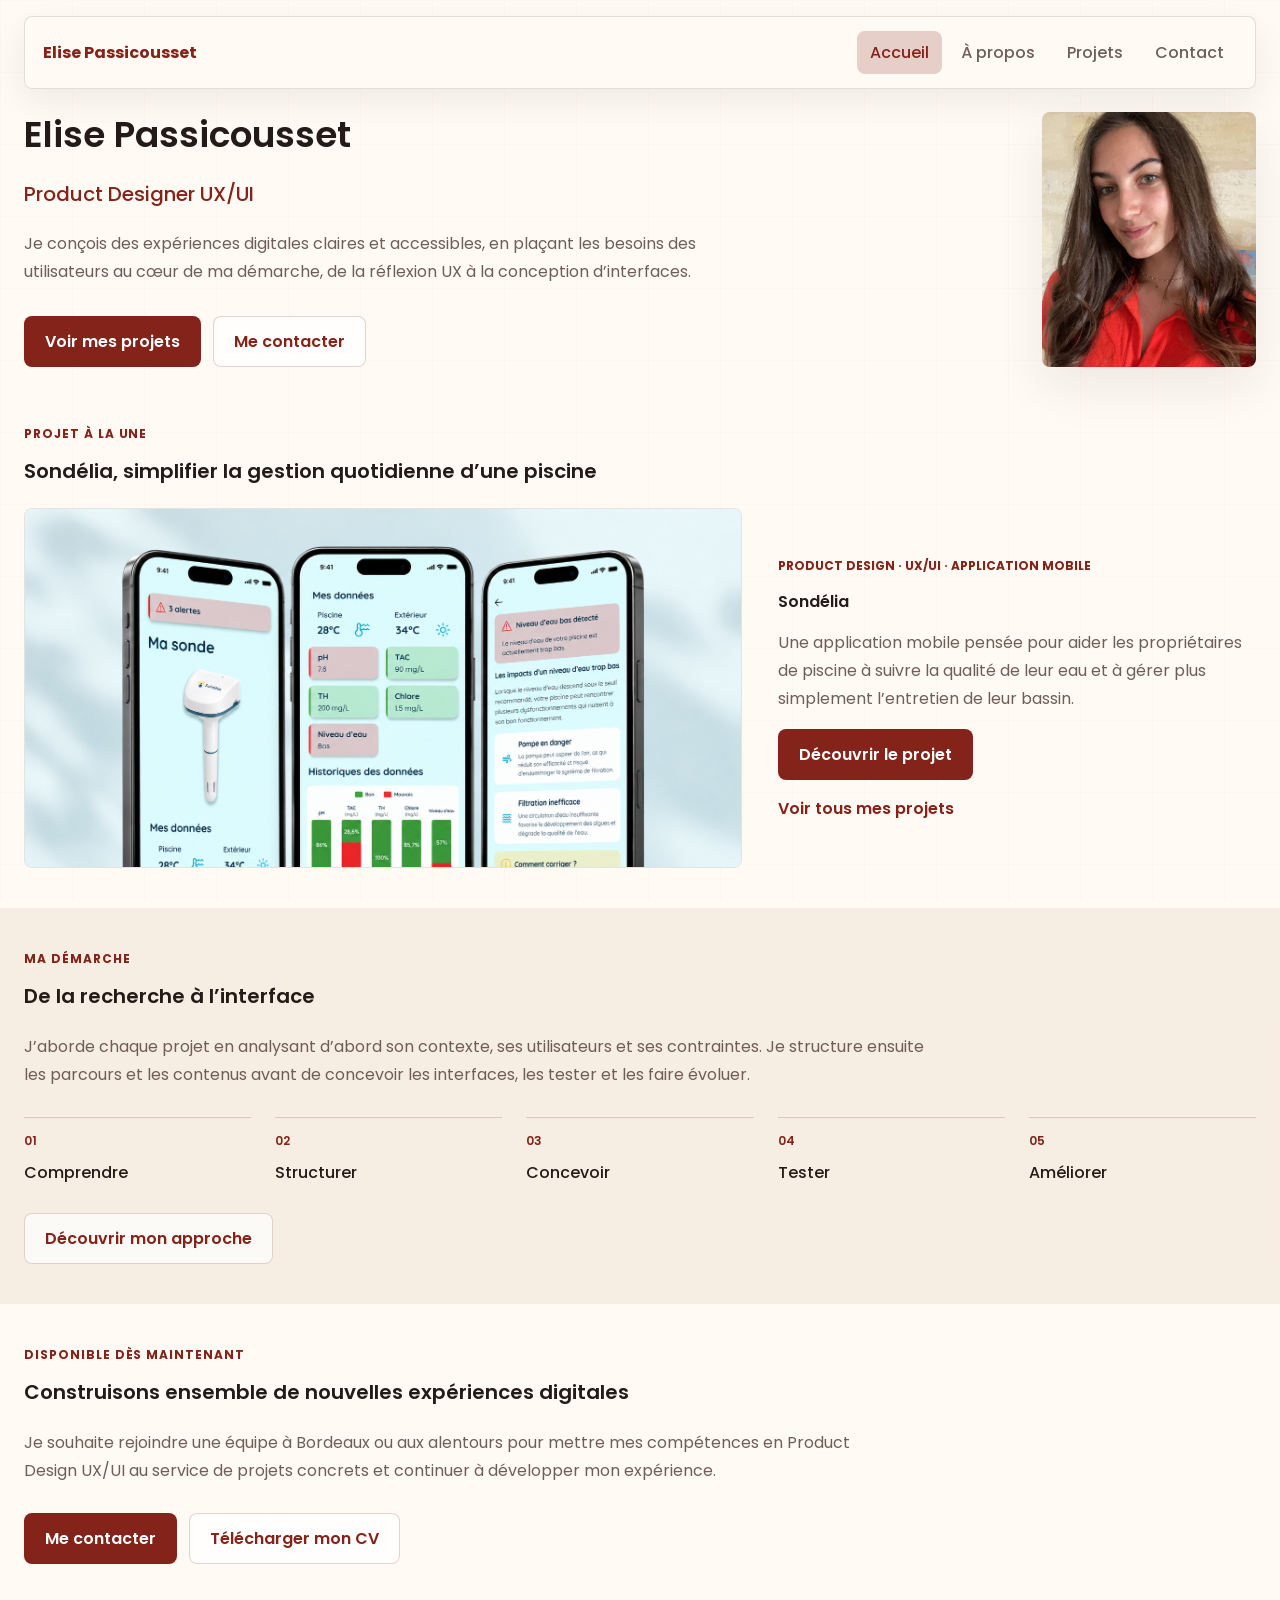
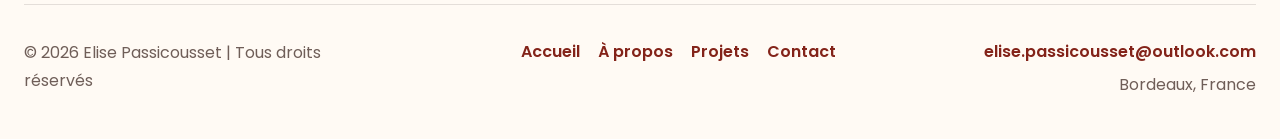
==== commit e20ea801: "Feature Sondelia mobile app visual on homepage" ====
--- a/index.html
+++ b/index.html
@@ -53,7 +53,7 @@
         </div>
         <article class="home-project-featured">
           <a class="home-project-image" href="project.html?id=sondelia" aria-label="Découvrir le projet Sondélia">
-            <img src="assets/images/projects/sondelia-site-capture.png" alt="Aperçu du site Sondélia, une solution pour simplifier l'entretien des piscines" loading="lazy" decoding="async">
+            <img src="assets/images/projects/sondelia-resultats-app.png" alt="Trois téléphones présentant les écrans de l'application Sondélia : accueil, données de la piscine et conseils" loading="lazy" decoding="async">
           </a>
           <div class="home-project-content">
             <p class="eyebrow">Product Design · UX/UI · Application mobile</p>
--- a/assets/css/styles.css
+++ b/assets/css/styles.css
@@ -1279,7 +1279,7 @@
 }
 
 .score-content p:not(.eyebrow) {
-  max-width: 920px;
+  max-width: none;
 }
 
 .score-visual-grid {
@@ -1593,7 +1593,7 @@
   }
 
   .site-header {
-    align-items: flex-start;
+    align-items: center;
     flex-wrap: wrap;
   }
 
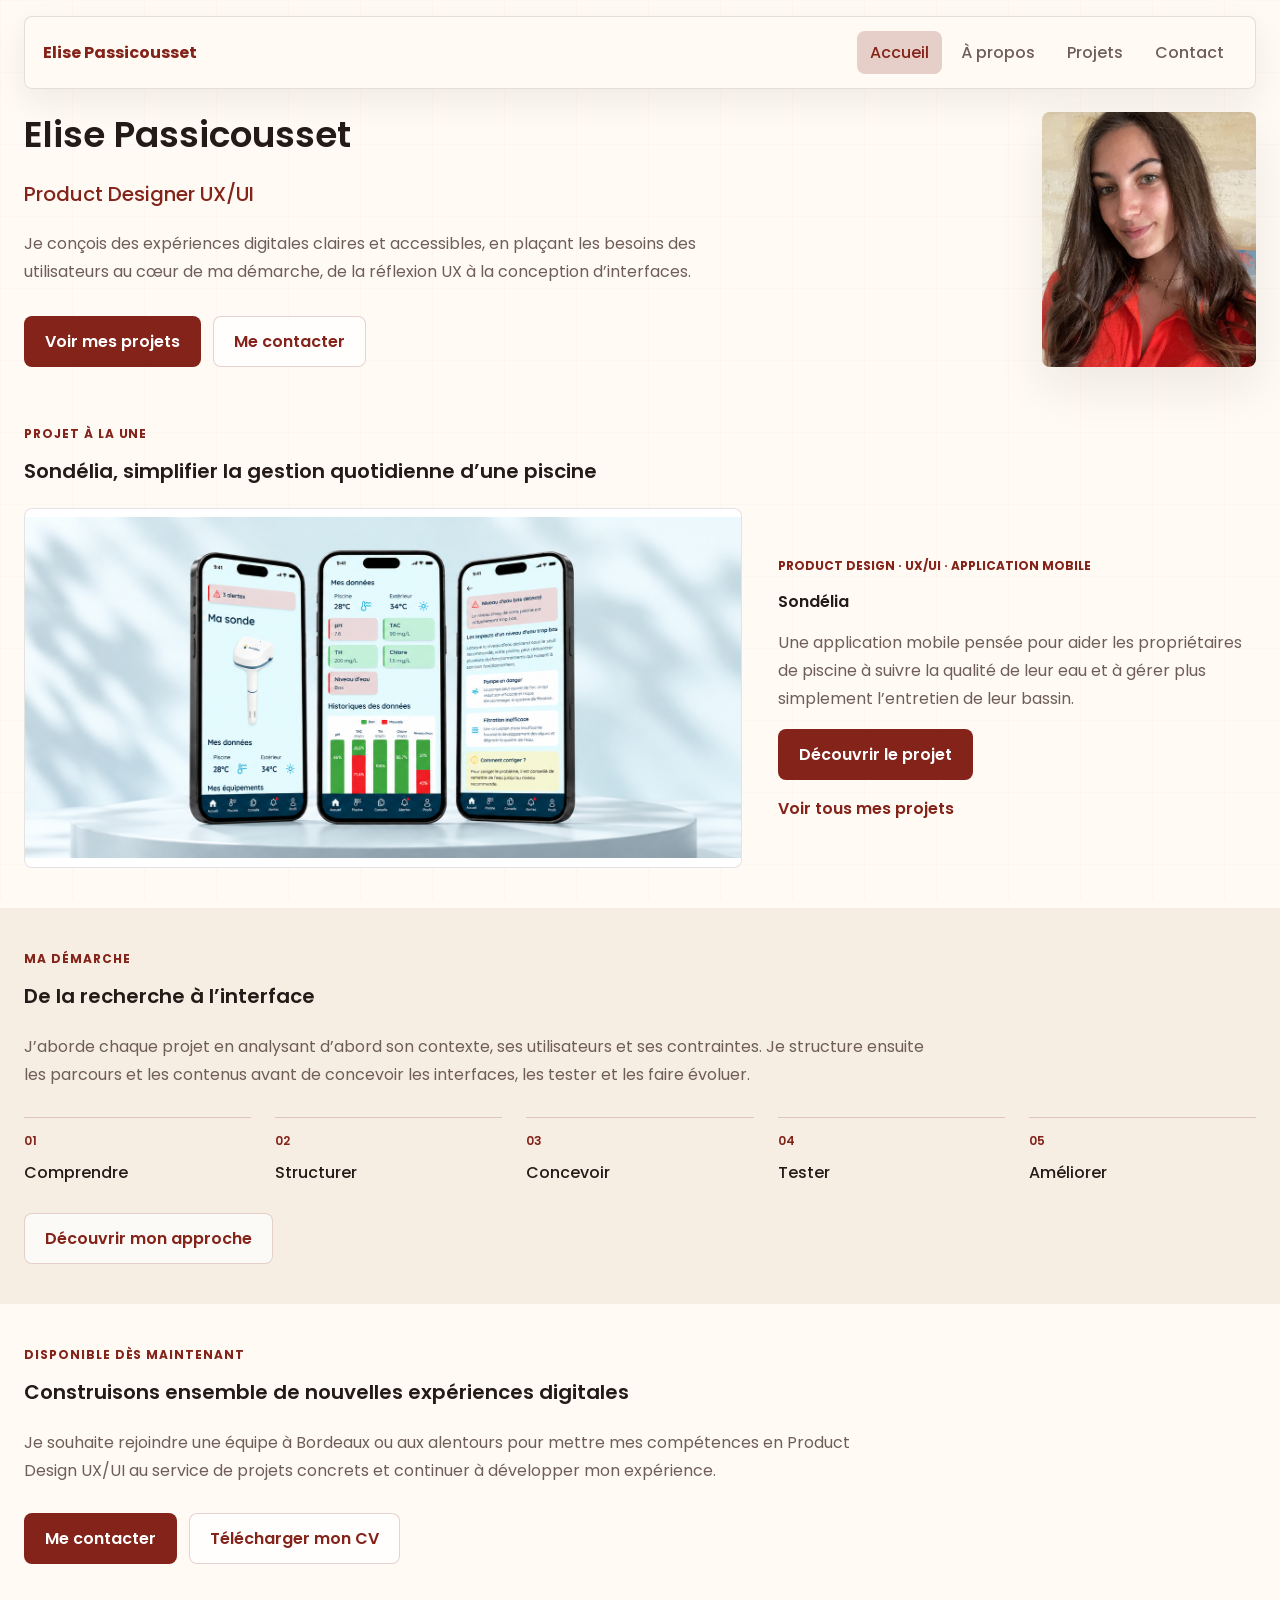
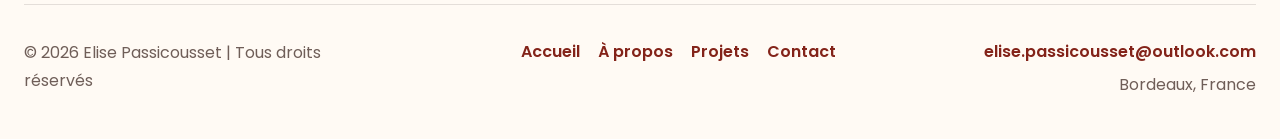
==== commit 300661a6: "Update featured Sondelia image with supplied wide visual" ====
--- a/index.html
+++ b/index.html
@@ -53,7 +53,7 @@
         </div>
         <article class="home-project-featured">
           <a class="home-project-image" href="project.html?id=sondelia" aria-label="Découvrir le projet Sondélia">
-            <img src="assets/images/projects/sondelia-resultats-app.png" alt="Trois téléphones présentant les écrans de l'application Sondélia : accueil, données de la piscine et conseils" loading="lazy" decoding="async">
+            <img src="assets/images/projects/sondelia-accueil-app.png" alt="Trois téléphones présentant les écrans de l'application Sondélia : accueil, données de la piscine et conseils" loading="lazy" decoding="async">
           </a>
           <div class="home-project-content">
             <p class="eyebrow">Product Design · UX/UI · Application mobile</p>
--- a/assets/css/styles.css
+++ b/assets/css/styles.css
@@ -916,13 +916,8 @@
   display: block;
   width: 100%;
   height: 100%;
-  object-fit: cover;
-  object-position: top;
-  transition: transform 180ms ease;
-}
-
-.home-project-image:hover img {
-  transform: scale(1.02);
+  object-fit: contain;
+  object-position: center;
 }
 
 .home-project-content {
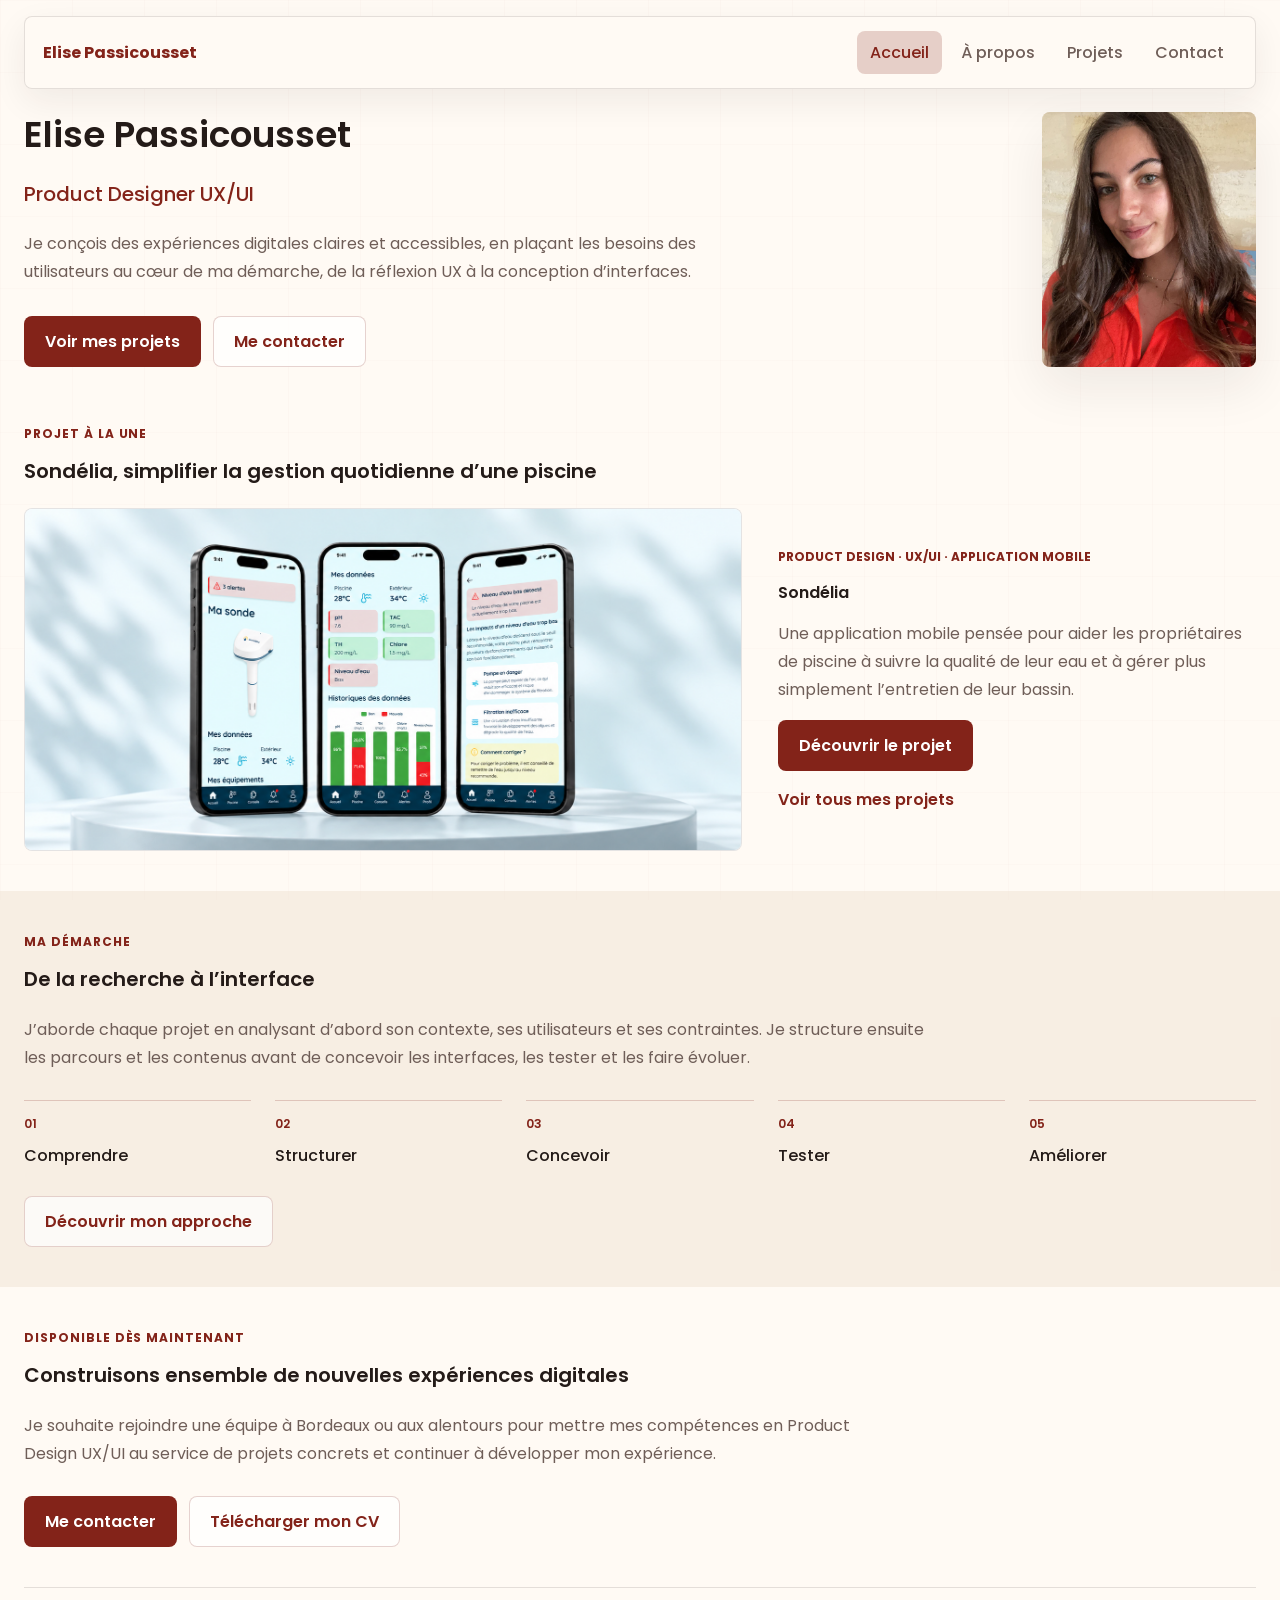
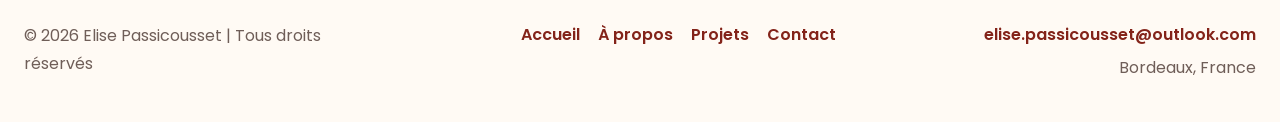
==== commit 27f1b024: "Add EP favicon across portfolio pages" ====
--- a/index.html
+++ b/index.html
@@ -8,6 +8,7 @@
       content="Portfolio d'Elise Passicousset, Product Designer UX/UI, entre design d'interfaces, identité visuelle et expérience utilisateur."
     >
     <title>Elise Passicousset | Product Designer UX/UI</title>
+    <link rel="icon" type="image/svg+xml" href="assets/favicon.svg">
     <link rel="preconnect" href="https://fonts.googleapis.com">
     <link rel="preconnect" href="https://fonts.gstatic.com" crossorigin>
     <link href="https://fonts.googleapis.com/css2?family=Poppins:wght@300;400;500;600;700&display=swap" rel="stylesheet">
--- a/assets/css/styles.css
+++ b/assets/css/styles.css
@@ -899,8 +899,6 @@
   display: block;
   min-width: 0;
   width: 100%;
-  aspect-ratio: 16 / 9;
-  max-height: 360px;
   overflow: hidden;
   border: 1px solid var(--line);
   border-radius: var(--radius);
@@ -915,7 +913,7 @@
 .home-project-image img {
   display: block;
   width: 100%;
-  height: 100%;
+  height: auto;
   object-fit: contain;
   object-position: center;
 }
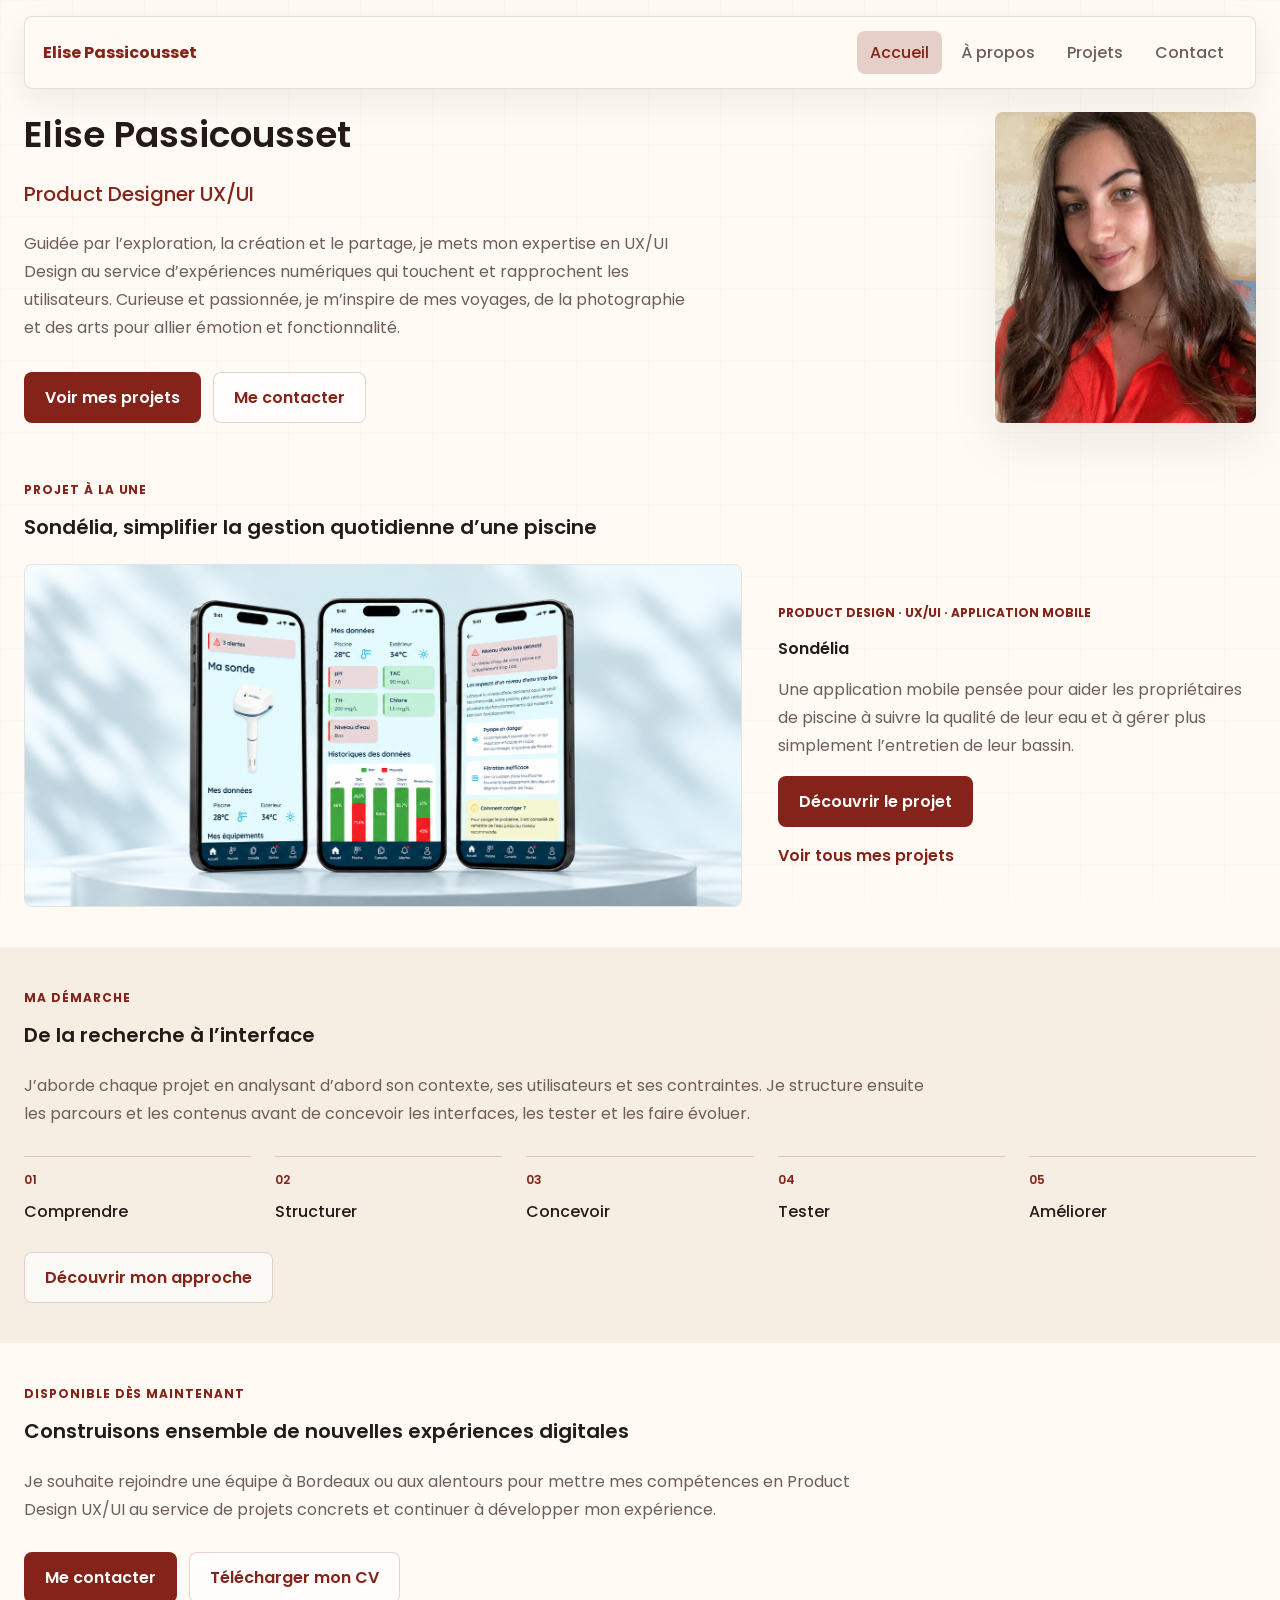
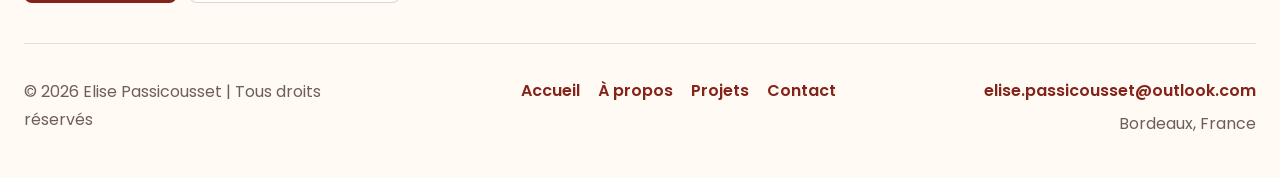
==== commit 2bf84c04: "Update homepage introduction copy" ====
--- a/index.html
+++ b/index.html
@@ -35,7 +35,7 @@
           <h1>Elise Passicousset</h1>
           <p class="hero-title">Product Designer UX/UI</p>
           <p class="hero-copy">
-            Je conçois des expériences digitales claires et accessibles, en plaçant les besoins des utilisateurs au cœur de ma démarche, de la réflexion UX à la conception d’interfaces.
+            Guidée par l’exploration, la création et le partage, je mets mon expertise en UX/UI Design au service d’expériences numériques qui touchent et rapprochent les utilisateurs. Curieuse et passionnée, je m’inspire de mes voyages, de la photographie et des arts pour allier émotion et fonctionnalité.
           </p>
           <div class="actions">
             <a class="btn btn-primary" href="projects.html">Voir mes projets</a>
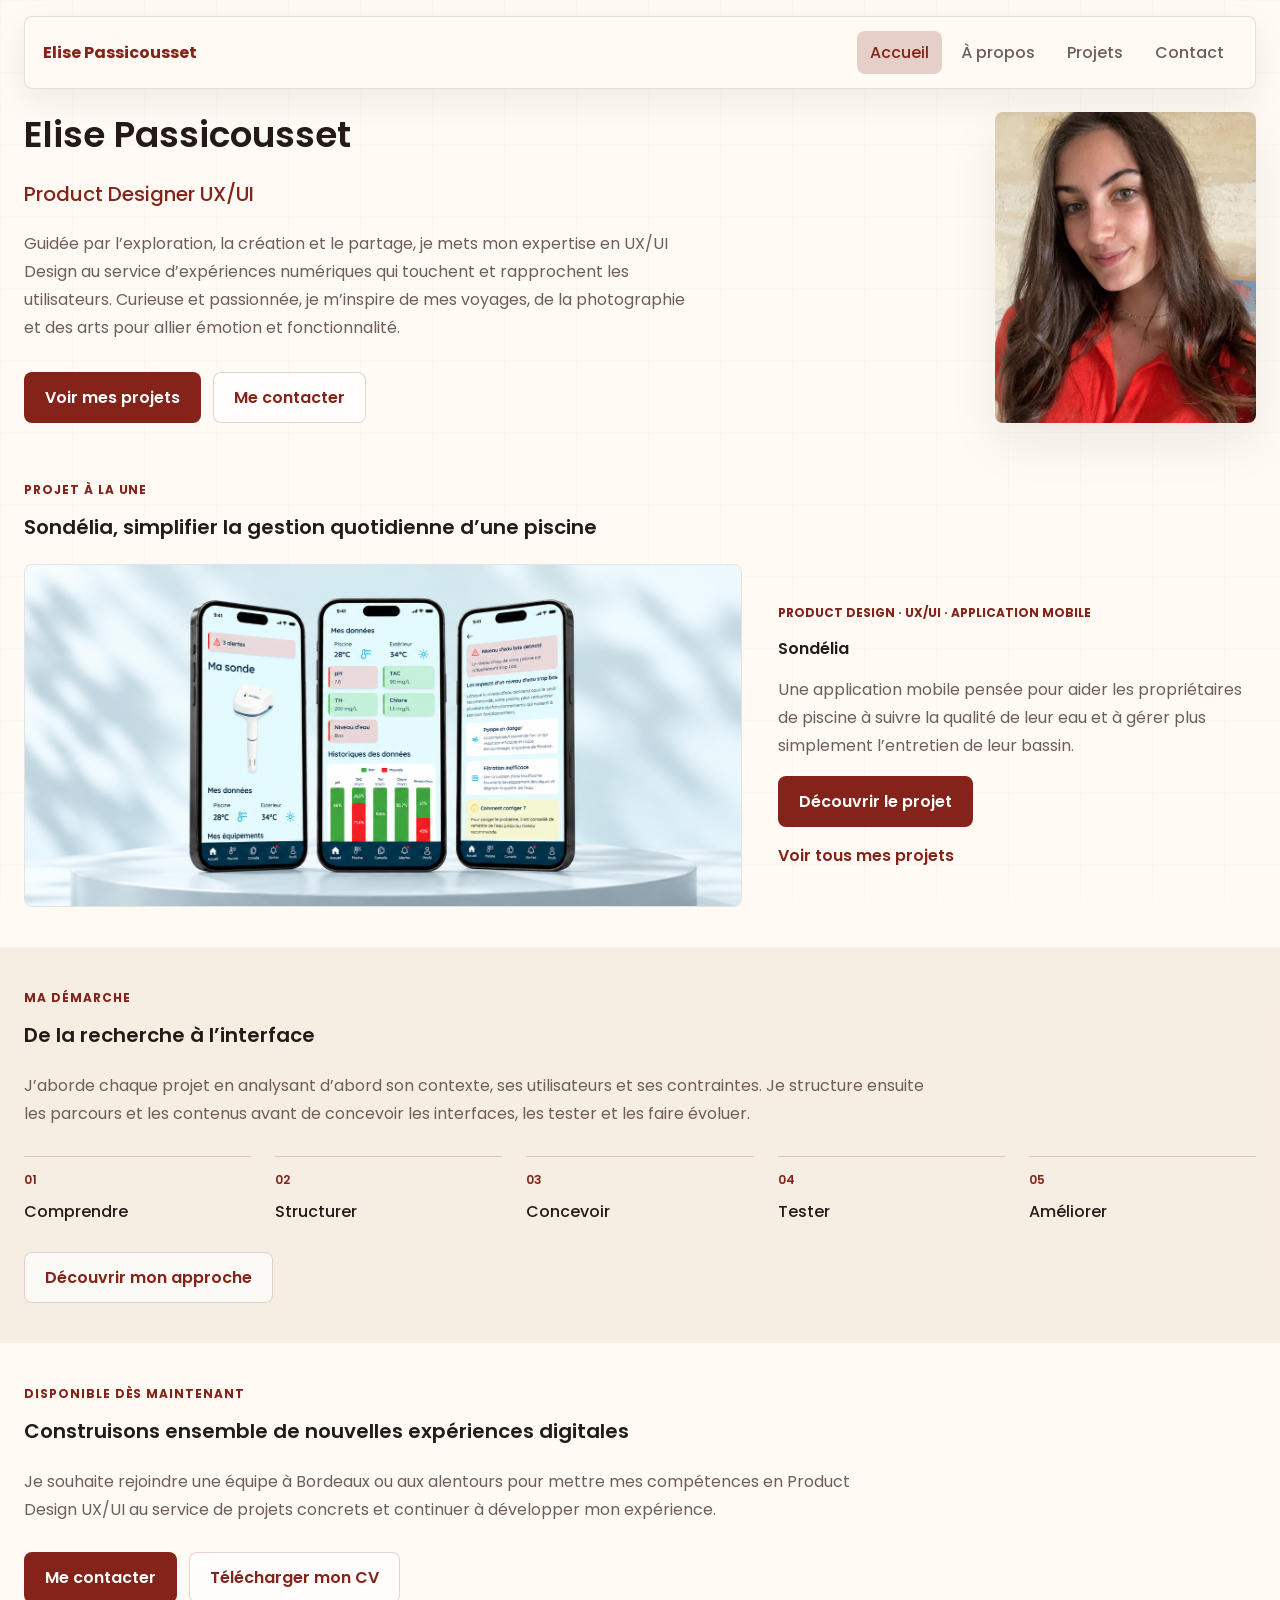
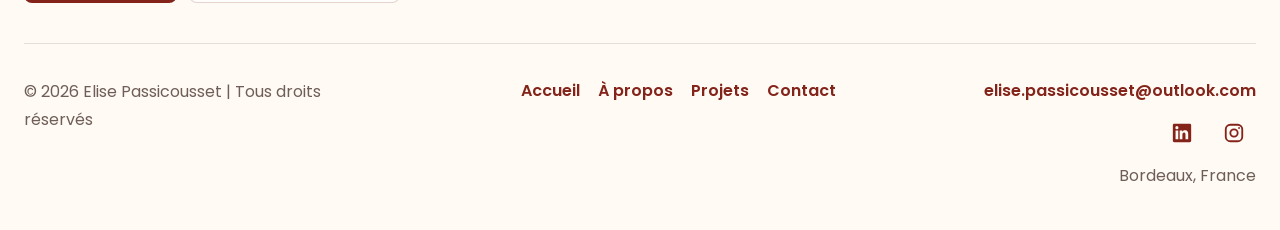
==== commit 4f84023d: "Add Instagram contact and footer social links" ====
--- a/index.html
+++ b/index.html
@@ -105,6 +105,14 @@
       </nav>
       <address class="footer-contact">
         <a href="mailto:elise.passicousset@outlook.com">elise.passicousset@outlook.com</a>
+        <div class="footer-socials">
+          <a href="https://www.linkedin.com/in/elise-passicousset" target="_blank" rel="noopener noreferrer" aria-label="LinkedIn (nouvel onglet)" title="LinkedIn">
+            <svg viewBox="0 0 24 24" width="22" height="22" fill="currentColor" aria-hidden="true"><path d="M20.45 2H3.55C2.69 2 2 2.68 2 3.52v16.96C2 21.32 2.69 22 3.55 22h16.9c.86 0 1.55-.68 1.55-1.52V3.52C22 2.68 21.31 2 20.45 2ZM7.93 18.75H4.98V9.2h2.95v9.55ZM6.45 7.9a1.71 1.71 0 1 1 0-3.42 1.71 1.71 0 0 1 0 3.42Zm12.3 10.85H15.8V14.1c0-1.11-.02-2.54-1.55-2.54-1.55 0-1.79 1.21-1.79 2.46v4.73H9.51V9.2h2.83v1.3h.04c.39-.74 1.36-1.52 2.79-1.52 2.98 0 3.58 1.96 3.58 4.51v5.26Z"/></svg>
+          </a>
+          <a href="https://www.instagram.com/passeli_design/" target="_blank" rel="noopener noreferrer" aria-label="Instagram (nouvel onglet)" title="Instagram">
+            <svg viewBox="0 0 24 24" width="22" height="22" fill="none" stroke="currentColor" stroke-width="2" aria-hidden="true"><rect x="3" y="3" width="18" height="18" rx="5"/><circle cx="12" cy="12" r="4"/><circle cx="17.5" cy="6.5" r="1" fill="currentColor" stroke="none"/></svg>
+          </a>
+        </div>
         <span>Bordeaux, France</span>
       </address>
     </footer>
--- a/assets/css/styles.css
+++ b/assets/css/styles.css
@@ -1494,6 +1494,25 @@
   font-size: var(--font-body);
 }
 
+.footer-socials {
+  display: flex;
+  gap: 8px;
+}
+
+.footer-socials a {
+  display: inline-flex;
+  align-items: center;
+  justify-content: center;
+  width: 44px;
+  height: 44px;
+  border-radius: var(--radius);
+}
+
+.footer-socials a:hover,
+.footer-socials a:focus-visible {
+  background: var(--red-soft);
+}
+
 .site-footer a {
   color: var(--red);
   font-size: var(--font-body);
